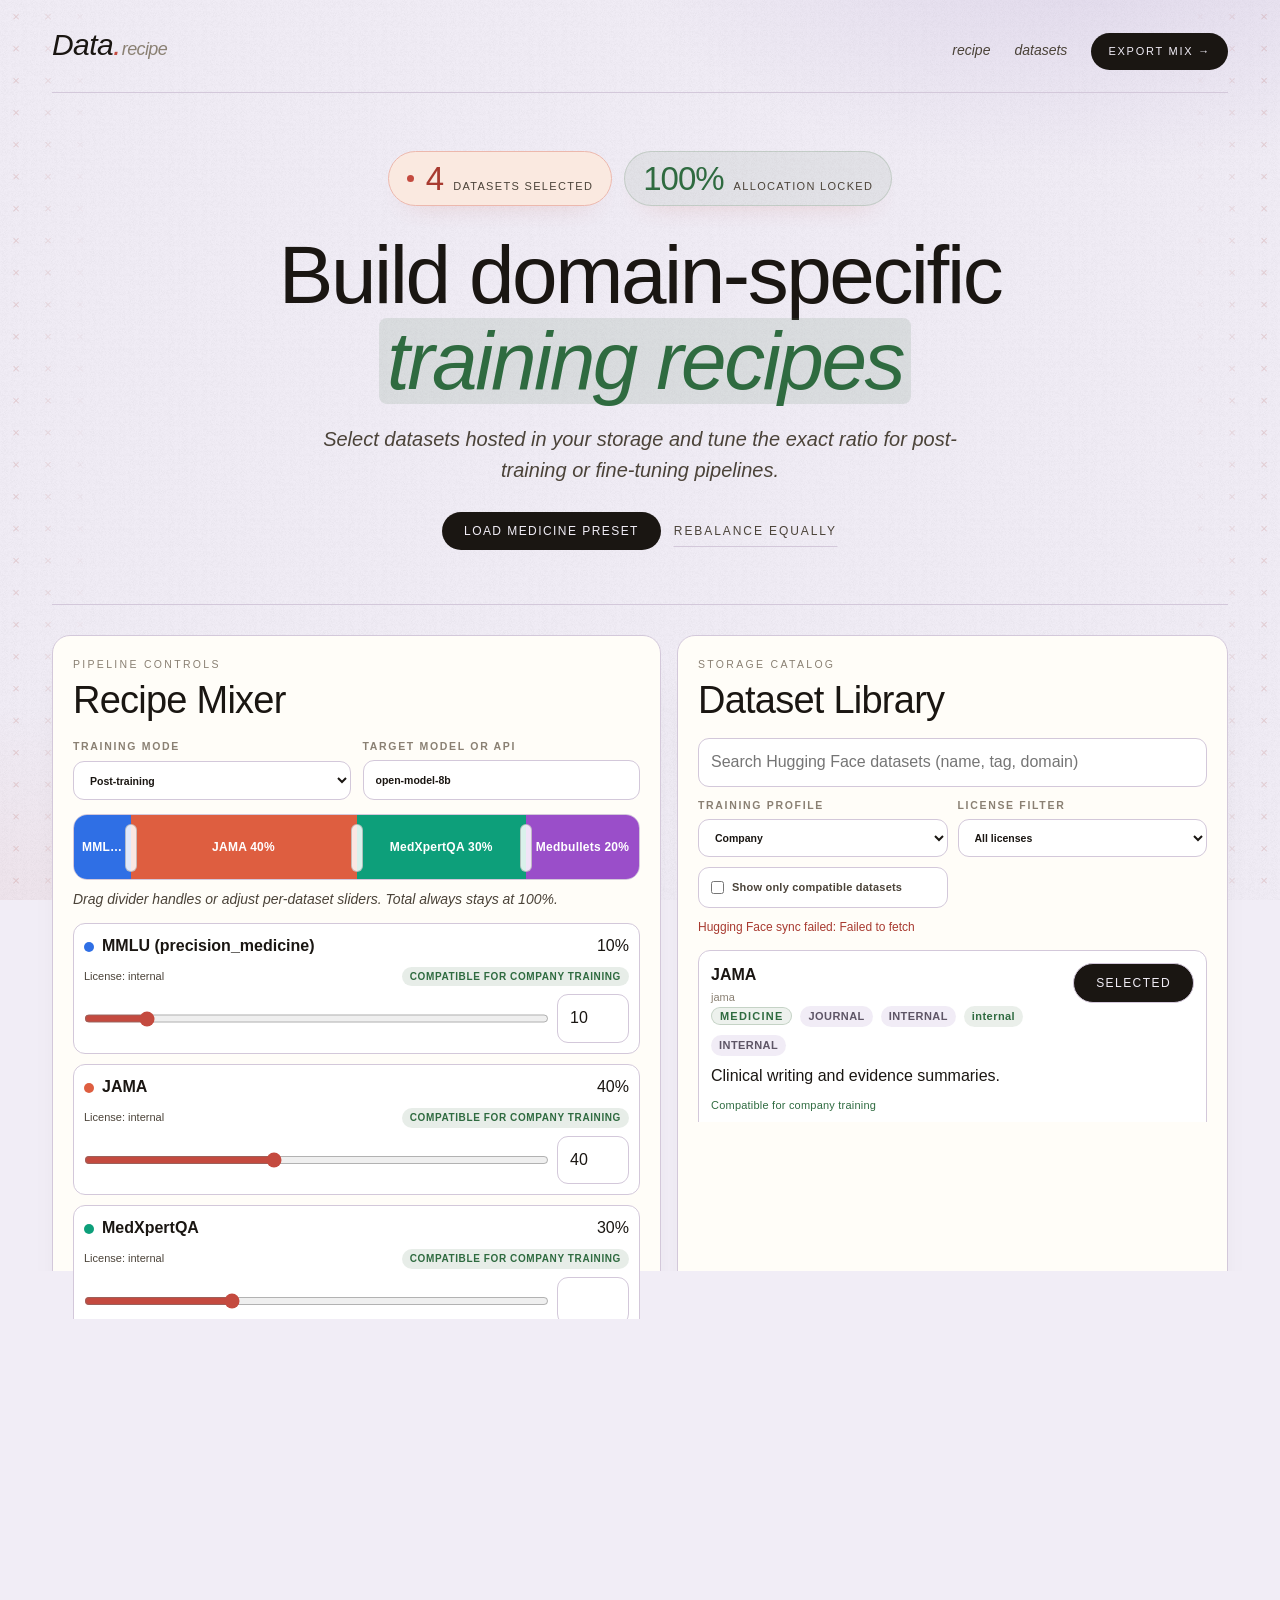
==== index.html @ 6f3a27e0 "Add Hugging Face dataset import and license-aware filters" ====
<!doctype html>
<html lang="en">
  <head>
    <meta charset="UTF-8" />
    <meta name="viewport" content="width=device-width, initial-scale=1.0" />
    <title>DataRecipe | Dataset Mix Builder</title>
    <link rel="stylesheet" href="./style.css" />
  </head>
  <body>
    <div class="bg-grid" id="bgGrid" aria-hidden="true"></div>

    <div class="app">
      <header class="top">
        <a class="brand-link" href="#" aria-label="DataRecipe home">
          <span class="brand-text"
            >Data<span class="em">.</span><span class="small">recipe</span></span
          >
        </a>
        <nav class="nav">
          <a href="#recipeSection">recipe</a>
          <a href="#librarySection">datasets</a>
          <a href="#outputSection" class="cta">export mix &rarr;</a>
        </nav>
      </header>

      <section class="hero">
        <div class="badge-row">
          <div class="badge">
            <span class="pulse"></span>
            <span class="badge-copy">
              <strong id="selectedCount">4</strong>
              <span class="badge-label">datasets selected</span>
            </span>
          </div>
          <div class="badge neutral-badge">
            <span class="badge-copy">
              <strong id="totalPct">100%</strong>
              <span class="badge-label">allocation locked</span>
            </span>
          </div>
        </div>

        <h1>
          Build domain-specific
          <span class="swap-title"><span>training</span> recipes</span>
        </h1>
        <p class="tagline">
          Select datasets hosted in your storage and tune the exact ratio for
          post-training or fine-tuning pipelines.
        </p>
        <div class="actions">
          <button id="medicinePreset" class="btn-primary" type="button">
            load medicine preset
          </button>
          <button id="resetWeights" class="hero-secondary" type="button">
            rebalance equally
          </button>
        </div>
      </section>

      <main class="content-grid">
        <section class="panel" id="recipeSection">
          <div class="section-head">
            <p class="label">Pipeline Controls</p>
            <h2>Recipe Mixer</h2>
          </div>

          <div class="hero-controls">
            <label>
              Training mode
              <select id="modeSelect">
                <option value="post_training">Post-training</option>
                <option value="fine_tuning">Fine-tuning</option>
              </select>
            </label>
            <label>
              Target model or API
              <input id="modelInput" type="text" value="open-model-8b" />
            </label>
          </div>

          <div class="bar-wrap">
            <div
              id="allocationBar"
              class="allocation-bar"
              aria-label="dataset allocation bar"
            ></div>
          </div>
          <p class="hint">
            Drag divider handles or adjust per-dataset sliders. Total always
            stays at 100%.
          </p>

          <div id="activeList" class="active-list"></div>
        </section>

        <section class="panel" id="librarySection">
          <div class="section-head">
            <p class="label">Storage Catalog</p>
            <h2>Dataset Library</h2>
          </div>
          <div class="library-tools">
            <input
              id="searchInput"
              type="search"
              placeholder="Search Hugging Face datasets (name, tag, domain)"
            />
            <div class="filter-grid">
              <label>
                Training profile
                <select id="usageProfileSelect">
                  <option value="company">Company</option>
                  <option value="academia">Academia</option>
                  <option value="personal">Personal</option>
                  <option value="student">Student</option>
                </select>
              </label>
              <label>
                License filter
                <select id="licenseFilterSelect">
                  <option value="all">All licenses</option>
                  <option value="permissive">Permissive / commercial</option>
                  <option value="non_commercial">Non-commercial</option>
                  <option value="research_only">Research/academic only</option>
                  <option value="restricted">Restricted / custom</option>
                  <option value="unknown">Unknown</option>
                  <option value="internal">Internal</option>
                </select>
              </label>
              <label class="checkbox-line">
                <input id="compatibleOnlyToggle" type="checkbox" />
                Show only compatible datasets
              </label>
            </div>
            <div id="libraryStatus" class="library-status"></div>
          </div>
          <div id="datasetGrid" class="dataset-grid"></div>
        </section>

        <section class="panel output" id="outputSection">
          <div class="section-head row">
            <div>
              <p class="label">Deployment Payload</p>
              <h2>Recipe Output</h2>
            </div>
            <button id="copyJson" type="button">Copy JSON</button>
          </div>
          <pre id="recipeOutput"></pre>
        </section>
      </main>
    </div>

    <script src="./app.js"></script>
  </body>
</html>
---- style.css ----
:root {
  --paper: #f1edf6;
  --paper-2: #e5ddee;
  --ink: #1a1612;
  --ink-2: #4b4339;
  --ink-3: #8a8073;
  --hug: #c44a3f;
  --hug-2: #a83a30;
  --hug-soft: #ecb8ad;
  --hug-bg: #fae9e0;
  --green: #6b8e6e;
  --green-2: #2f6b40;
  --green-bg: rgba(107, 142, 110, 0.16);
  --line: #d3c8da;
  --serif:
    -apple-system, BlinkMacSystemFont, "SF Pro Display", "SF Pro Text",
    "Helvetica Neue", Arial, sans-serif;
  --sans:
    -apple-system, BlinkMacSystemFont, "SF Pro Text", "SF Pro Display",
    "Helvetica Neue", Arial, sans-serif;
}

* {
  box-sizing: border-box;
  margin: 0;
  padding: 0;
}

html,
body {
  height: 100%;
}

body {
  position: relative;
  font-family: var(--sans);
  color: var(--ink);
  background: var(--paper);
  background-image:
    radial-gradient(
      ellipse 60% 40% at 85% -5%,
      rgba(132, 102, 178, 0.14) 0%,
      transparent 60%
    ),
    radial-gradient(
      ellipse 70% 50% at -5% 105%,
      rgba(196, 74, 63, 0.07) 0%,
      transparent 55%
    ),
    url("data:image/svg+xml;utf8,<svg xmlns='http://www.w3.org/2000/svg' width='180' height='180'><filter id='n'><feTurbulence baseFrequency='0.9' numOctaves='2' stitchTiles='stitch'/><feColorMatrix values='0 0 0 0 0  0 0 0 0 0  0 0 0 0 0  0 0 0 0.05 0'/></filter><rect width='100%25' height='100%25' filter='url(%23n)'/></svg>");
  background-attachment: fixed;
  -webkit-font-smoothing: antialiased;
  line-height: 1.55;
  font-size: 16px;
}

.bg-grid {
  position: fixed;
  inset: 0;
  z-index: 0;
  pointer-events: none;
  display: grid;
  grid-template-columns: repeat(auto-fill, 32px);
  grid-auto-rows: 32px;
  justify-content: center;
  align-content: start;
  gap: 0;
  overflow: hidden;
  -webkit-mask-image: linear-gradient(
    to right,
    rgba(0, 0, 0, 1) 0,
    rgba(0, 0, 0, 1) calc(50% - 620px),
    rgba(0, 0, 0, 0) calc(50% - 540px),
    rgba(0, 0, 0, 0) calc(50% + 540px),
    rgba(0, 0, 0, 1) calc(50% + 620px),
    rgba(0, 0, 0, 1) 100%
  );
  mask-image: linear-gradient(
    to right,
    rgba(0, 0, 0, 1) 0,
    rgba(0, 0, 0, 1) calc(50% - 620px),
    rgba(0, 0, 0, 0) calc(50% - 540px),
    rgba(0, 0, 0, 0) calc(50% + 540px),
    rgba(0, 0, 0, 1) calc(50% + 620px),
    rgba(0, 0, 0, 1) 100%
  );
}

.bg-cell {
  position: relative;
  display: flex;
  align-items: center;
  justify-content: center;
}

.bg-cell .x,
.bg-cell .recipe {
  position: absolute;
  line-height: 1;
}

.bg-cell .x {
  font-family: var(--serif);
  font-weight: 300;
  font-size: 13px;
  color: var(--hug-2);
  opacity: 0.17;
  transform: scale(1);
  transition:
    opacity 0.58s cubic-bezier(0.25, 0.8, 0.25, 1),
    transform 0.58s cubic-bezier(0.25, 0.8, 0.25, 1);
}

.bg-cell .recipe {
  font-family: var(--serif);
  font-style: italic;
  font-weight: 600;
  font-size: 11px;
  color: var(--green-2);
  opacity: 0;
  transform: scale(0.55);
  transition:
    opacity 0.48s cubic-bezier(0.25, 0.8, 0.25, 1),
    transform 0.48s cubic-bezier(0.25, 0.8, 0.25, 1);
}

.bg-cell.flipped .x {
  opacity: 0;
  transform: scale(0.72);
}

.bg-cell.flipped .recipe {
  opacity: 0.93;
  transform: scale(1);
}

.app {
  position: relative;
  z-index: 2;
  max-width: 1240px;
  margin: 0 auto;
  padding: 0 32px 70px;
}

header.top {
  display: flex;
  justify-content: space-between;
  align-items: baseline;
  padding: 30px 0 22px;
  border-bottom: 1px solid var(--line);
}

.brand-link {
  display: inline-flex;
  align-items: baseline;
  text-decoration: none;
  color: inherit;
  cursor: pointer;
  transition:
    opacity 0.15s,
    transform 0.15s;
}

.brand-link:hover {
  opacity: 0.84;
  transform: translateY(-1px);
}

.brand-text {
  font-family: var(--serif);
  font-style: italic;
  letter-spacing: -0.02em;
  color: var(--ink);
  line-height: 1;
  font-size: 30px;
}

.brand-text .em {
  color: var(--hug);
  font-style: italic;
  font-weight: 500;
}

.brand-text .small {
  font-size: 18px;
  color: var(--ink-3);
  margin-left: 1px;
  font-weight: 400;
}

header .nav {
  display: flex;
  gap: 24px;
  align-items: baseline;
}

header .nav a {
  font-family: var(--serif);
  font-style: italic;
  font-size: 14px;
  color: var(--ink-2);
  text-decoration: none;
  border-bottom: 1px solid transparent;
  transition:
    border-color 0.15s,
    color 0.15s;
  padding-bottom: 1px;
}

header .nav a:hover {
  border-bottom-color: var(--hug);
  color: var(--hug);
}

header .nav a.cta {
  font-family: var(--sans);
  font-style: normal;
  font-weight: 500;
  text-transform: uppercase;
  letter-spacing: 0.16em;
  font-size: 11px;
  background: var(--ink);
  color: var(--paper);
  padding: 10px 17px;
  border-radius: 999px;
  border-bottom: 0;
  white-space: nowrap;
}

header .nav a.cta:hover {
  background: var(--hug);
  color: var(--paper);
  transform: translateY(-1px);
  border-bottom: 0;
}

.hero {
  padding: 58px 0 54px;
  border-bottom: 1px solid var(--line);
  text-align: center;
}

.badge-row {
  display: flex;
  justify-content: center;
  gap: 12px;
  flex-wrap: wrap;
  margin-bottom: 26px;
}

.badge {
  display: inline-flex;
  align-items: center;
  gap: 12px;
  padding: 10px 18px;
  border: 1px solid var(--hug-soft);
  background: var(--hug-bg);
  border-radius: 999px;
  color: var(--ink-2);
  box-shadow: 0 14px 28px -22px rgba(196, 74, 63, 0.42);
}

.neutral-badge {
  border-color: rgba(107, 142, 110, 0.25);
  background: rgba(107, 142, 110, 0.1);
}

.badge-copy {
  display: inline-flex;
  align-items: baseline;
  gap: 10px;
}

.badge strong {
  color: var(--hug-2);
  font: 500 33px var(--sans);
  letter-spacing: -0.03em;
  line-height: 1;
}

.neutral-badge strong {
  color: var(--green-2);
}

.badge-label {
  font: 500 11px var(--sans);
  text-transform: uppercase;
  letter-spacing: 0.12em;
  color: var(--ink-2);
  line-height: 1.2;
}

.pulse {
  width: 7px;
  height: 7px;
  border-radius: 50%;
  background: var(--hug);
  animation: pulse 2.2s infinite;
}

@keyframes pulse {
  0% {
    box-shadow: 0 0 0 0 rgba(196, 74, 63, 0.6);
  }
  70% {
    box-shadow: 0 0 0 8px rgba(196, 74, 63, 0);
  }
  100% {
    box-shadow: 0 0 0 0 rgba(196, 74, 63, 0);
  }
}

.hero h1 {
  font-family: var(--serif);
  font-weight: 300;
  font-size: clamp(45px, 6.4vw, 84px);
  line-height: 1.05;
  letter-spacing: -0.03em;
  color: var(--ink);
}

.hero .swap-title {
  display: inline-block;
  margin-left: 10px;
  color: var(--green-2);
  font-style: italic;
  background: var(--green-bg);
  border-radius: 8px;
  padding: 0 8px;
}

.hero .tagline {
  margin-top: 20px;
  font-family: var(--serif);
  font-style: italic;
  font-size: 20px;
  color: var(--ink-2);
  max-width: 62ch;
  margin-left: auto;
  margin-right: auto;
}

.actions {
  margin-top: 26px;
  display: flex;
  justify-content: center;
  align-items: center;
  flex-wrap: wrap;
  gap: 12px;
}

button {
  border: 0;
  background: transparent;
  color: inherit;
  font: inherit;
  cursor: pointer;
}

.btn-primary,
button.accent {
  background: var(--ink);
  color: var(--paper);
  padding: 12px 22px;
  border-radius: 999px;
  font: 500 12px var(--sans);
  letter-spacing: 0.12em;
  text-transform: uppercase;
  transition:
    background 0.18s,
    transform 0.15s;
}

.btn-primary:hover,
button.accent:hover {
  background: var(--hug);
  transform: translateY(-1px);
}

.hero-secondary {
  color: var(--ink-2);
  font: 500 12px var(--sans);
  text-transform: uppercase;
  letter-spacing: 0.16em;
  border: 1px solid transparent;
  border-bottom-color: var(--line);
  padding: 8px 0;
  transition:
    color 0.15s,
    border-color 0.15s;
}

.hero-secondary:hover {
  color: var(--hug);
  border-bottom-color: var(--hug-soft);
}

.content-grid {
  display: grid;
  grid-template-columns: minmax(0, 1.05fr) minmax(0, 0.95fr);
  gap: 16px;
  margin-top: 30px;
}

.panel {
  background: #fffdf8;
  border: 1px solid var(--line);
  border-radius: 18px;
  padding: 20px;
  box-shadow: 0 18px 40px -28px rgba(40, 25, 10, 0.18);
}

.output {
  grid-column: 1 / -1;
}

.section-head {
  margin-bottom: 14px;
}

.section-head.row {
  display: flex;
  align-items: start;
  justify-content: space-between;
  gap: 12px;
}

.label {
  font-size: 10.5px;
  text-transform: uppercase;
  letter-spacing: 0.22em;
  color: var(--ink-3);
  margin-bottom: 6px;
  font-weight: 500;
}

h2 {
  font-family: var(--serif);
  font-weight: 300;
  font-size: clamp(28px, 3.5vw, 38px);
  line-height: 1.2;
  letter-spacing: -0.02em;
}

.hero-controls {
  display: grid;
  gap: 12px;
  grid-template-columns: repeat(auto-fit, minmax(220px, 1fr));
  margin-bottom: 14px;
}

.library-tools {
  display: grid;
  gap: 10px;
}

.filter-grid {
  display: grid;
  gap: 10px;
  grid-template-columns: repeat(auto-fit, minmax(170px, 1fr));
}

.checkbox-line {
  display: flex;
  align-items: center;
  gap: 8px;
  font-size: 11px;
  text-transform: none;
  letter-spacing: 0.02em;
  color: var(--ink-2);
  border: 1px solid var(--line);
  border-radius: 11px;
  background: #fff;
  padding: 11px 12px;
  font-weight: 600;
}

.checkbox-line input {
  width: auto;
  margin: 0;
}

.library-status {
  min-height: 20px;
  font-size: 12px;
  color: var(--ink-2);
}

.library-status.loading {
  color: var(--green-2);
}

.library-status.error {
  color: var(--hug-2);
}

label {
  display: grid;
  gap: 6px;
  font-size: 10.5px;
  text-transform: uppercase;
  letter-spacing: 0.16em;
  color: var(--ink-3);
  font-weight: 600;
}

input,
select,
button {
  font: inherit;
}

input,
select {
  width: 100%;
  border: 1px solid var(--line);
  border-radius: 11px;
  padding: 11px 12px;
  background: #fff;
  color: var(--ink);
}

input:focus,
select:focus,
button:focus-visible {
  outline: 2px solid rgba(196, 74, 63, 0.3);
  outline-offset: 1px;
}

.bar-wrap {
  margin-top: 8px;
}

.allocation-bar {
  position: relative;
  display: flex;
  width: 100%;
  min-height: 66px;
  border-radius: 14px;
  overflow: hidden;
  border: 1px solid var(--line);
  background: #f3eef7;
}

.segment {
  display: flex;
  align-items: center;
  justify-content: center;
  min-width: 0;
  padding: 0 8px;
  color: #fff;
  font-weight: 700;
  font-size: 12px;
  letter-spacing: 0.02em;
  transition: width 140ms ease;
}

.segment span {
  white-space: nowrap;
  overflow: hidden;
  text-overflow: ellipsis;
}

.handle {
  position: absolute;
  top: 9px;
  width: 12px;
  height: 48px;
  border-radius: 8px;
  transform: translateX(-6px);
  border: 1px solid rgba(0, 0, 0, 0.2);
  background: rgba(255, 255, 255, 0.85);
  cursor: ew-resize;
  z-index: 3;
}

.hint {
  margin-top: 9px;
  font-family: var(--serif);
  font-style: italic;
  font-size: 14px;
  color: var(--ink-2);
}

.active-list {
  margin-top: 12px;
  display: grid;
  gap: 10px;
}

.active-item {
  border: 1px solid var(--line);
  border-radius: 12px;
  padding: 10px;
  background: #fff;
  display: grid;
  gap: 8px;
}

.active-item-warning {
  border-color: rgba(196, 74, 63, 0.48);
  background: #fff9f7;
}

.active-top {
  display: flex;
  justify-content: space-between;
  align-items: center;
  gap: 8px;
}

.active-name {
  display: flex;
  align-items: center;
  gap: 8px;
  font-weight: 700;
  color: var(--ink);
}

.active-meta {
  display: flex;
  align-items: center;
  justify-content: space-between;
  gap: 8px;
  flex-wrap: wrap;
  font-size: 11px;
  color: var(--ink-2);
}

.compat-tag {
  display: inline-flex;
  align-items: center;
  border-radius: 999px;
  padding: 2px 8px;
  font-size: 10px;
  letter-spacing: 0.06em;
  text-transform: uppercase;
  font-weight: 700;
}

.compat-tag.ok {
  color: var(--green-2);
  background: rgba(107, 142, 110, 0.16);
}

.compat-tag.blocked {
  color: var(--hug-2);
  background: rgba(196, 74, 63, 0.13);
}

.dot {
  width: 10px;
  height: 10px;
  border-radius: 999px;
}

.weight-row {
  display: grid;
  grid-template-columns: 1fr 72px;
  gap: 8px;
}

.weight-row input[type="range"] {
  accent-color: var(--hug);
}

.dataset-grid {
  display: grid;
  gap: 10px;
  margin-top: 12px;
}

.dataset-card {
  border: 1px solid var(--line);
  border-radius: 12px;
  padding: 12px;
  background: #fff;
  display: grid;
  gap: 8px;
}

.dataset-card.disabled {
  background: #f8f7f5;
  border-color: #d9d5cf;
}

.dataset-head {
  display: flex;
  justify-content: space-between;
  gap: 10px;
  align-items: start;
}

.toggle-btn {
  border: 1px solid var(--line);
  border-radius: 999px;
  padding: 8px 14px;
  background: #fff;
  color: var(--ink-2);
  font-size: 11px;
  font-weight: 600;
  letter-spacing: 0.12em;
  text-transform: uppercase;
  transition:
    border-color 0.15s,
    color 0.15s,
    transform 0.15s;
}

.toggle-btn:hover {
  color: var(--hug);
  border-color: var(--hug);
  transform: translateY(-1px);
}

.toggle-btn.blocked,
.toggle-btn:disabled {
  color: #9a958b;
  border-color: #cbc7c0;
  background: #f2f0ec;
  transform: none;
  cursor: not-allowed;
}

.dataset-name {
  font-weight: 700;
}

.repo-id {
  font-size: 11px;
  color: var(--ink-3);
  margin-top: 1px;
}

.dataset-meta {
  display: flex;
  align-items: center;
  gap: 8px;
  flex-wrap: wrap;
  color: var(--ink-3);
  font-size: 12px;
}

.meta-pill {
  display: inline-flex;
  align-items: center;
  border-radius: 999px;
  padding: 2px 8px;
  background: rgba(229, 221, 238, 0.55);
  color: #5e5566;
  font-size: 11px;
  letter-spacing: 0.04em;
  text-transform: uppercase;
  font-weight: 600;
}

.license-chip {
  display: inline-flex;
  align-items: center;
  border-radius: 999px;
  padding: 2px 8px;
  font-size: 11px;
  letter-spacing: 0.04em;
  font-weight: 700;
}

.license-chip.ok {
  background: rgba(107, 142, 110, 0.14);
  color: var(--green-2);
}

.license-chip.restricted {
  background: rgba(196, 74, 63, 0.13);
  color: var(--hug-2);
}

.badge.tag {
  padding: 2px 8px;
  border: 1px solid rgba(107, 142, 110, 0.3);
  border-radius: 999px;
  background: rgba(107, 142, 110, 0.12);
  color: var(--green-2);
  font: 600 11px var(--sans);
  letter-spacing: 0.11em;
  text-transform: uppercase;
  box-shadow: none;
}

.storage {
  font-size: 12.5px;
  color: var(--ink-2);
  padding: 7px 8px;
  border-radius: 8px;
  background: rgba(229, 221, 238, 0.4);
  border: 1px dashed var(--line);
  font-family: ui-monospace, SFMono-Regular, Menlo, Monaco, Consolas, "Liberation Mono", "Courier New", monospace;
}

.compat-note {
  font-size: 11px;
  letter-spacing: 0.02em;
}

.compat-note.ok {
  color: var(--green-2);
}

.compat-note.blocked {
  color: var(--hug-2);
}

.dataset-stats {
  color: var(--ink-3);
  font-size: 11px;
}

#copyJson {
  border: 1px solid var(--line);
  border-radius: 999px;
  padding: 10px 14px;
  background: #fff;
  color: var(--ink-2);
  text-transform: uppercase;
  letter-spacing: 0.12em;
  font-size: 11px;
  font-weight: 600;
  transition:
    color 0.15s,
    border-color 0.15s,
    background 0.15s;
}

#copyJson:hover {
  color: var(--hug);
  border-color: var(--hug);
  background: #fff8f5;
}

pre {
  margin-top: 12px;
  border: 1px solid var(--line);
  border-radius: 12px;
  background: #19131f;
  color: #e8def3;
  padding: 13px;
  overflow-x: auto;
  font-size: 12.5px;
  line-height: 1.45;
}

.empty {
  color: var(--ink-2);
  border: 1px dashed var(--line);
  border-radius: 10px;
  padding: 11px;
  background: rgba(255, 253, 248, 0.8);
  font-family: var(--serif);
  font-style: italic;
}

@media (max-width: 980px) {
  .content-grid {
    grid-template-columns: 1fr;
  }

  .output {
    grid-column: 1;
  }
}

@media (max-width: 820px) {
  .app {
    padding: 0 24px 48px;
  }

  header.top {
    flex-direction: column;
    align-items: flex-start;
    gap: 16px;
    padding: 26px 0 20px;
  }

  header .nav {
    flex-wrap: wrap;
    gap: 14px;
  }

  header .nav a.cta {
    padding: 9px 14px;
    font-size: 10px;
  }

  .hero {
    padding: 46px 0 46px;
  }

  .hero h1 {
    font-size: 40px;
  }

  .badge strong {
    font-size: 26px;
  }

  .badge-label {
    font-size: 10px;
    letter-spacing: 0.1em;
  }

  .section-head.row {
    flex-direction: column;
    align-items: flex-start;
  }

  .bg-grid {
    display: none;
  }
}
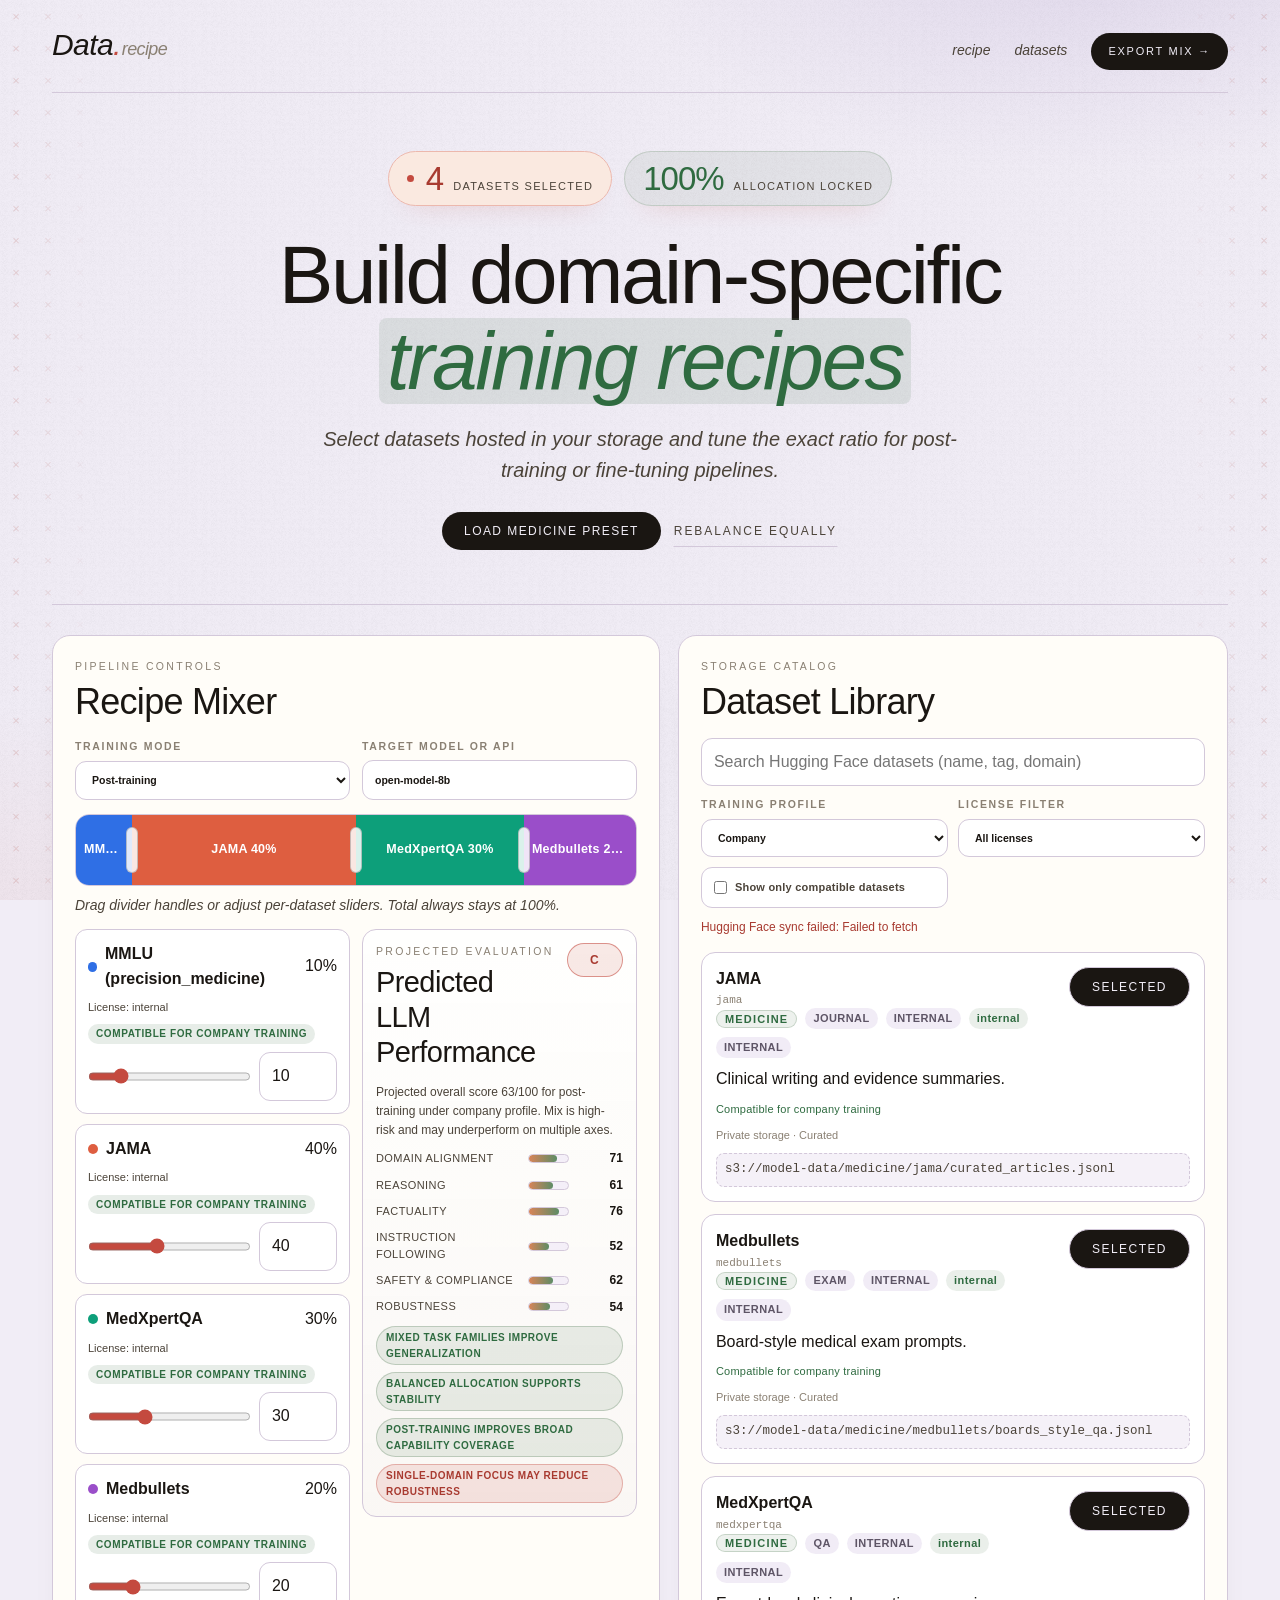
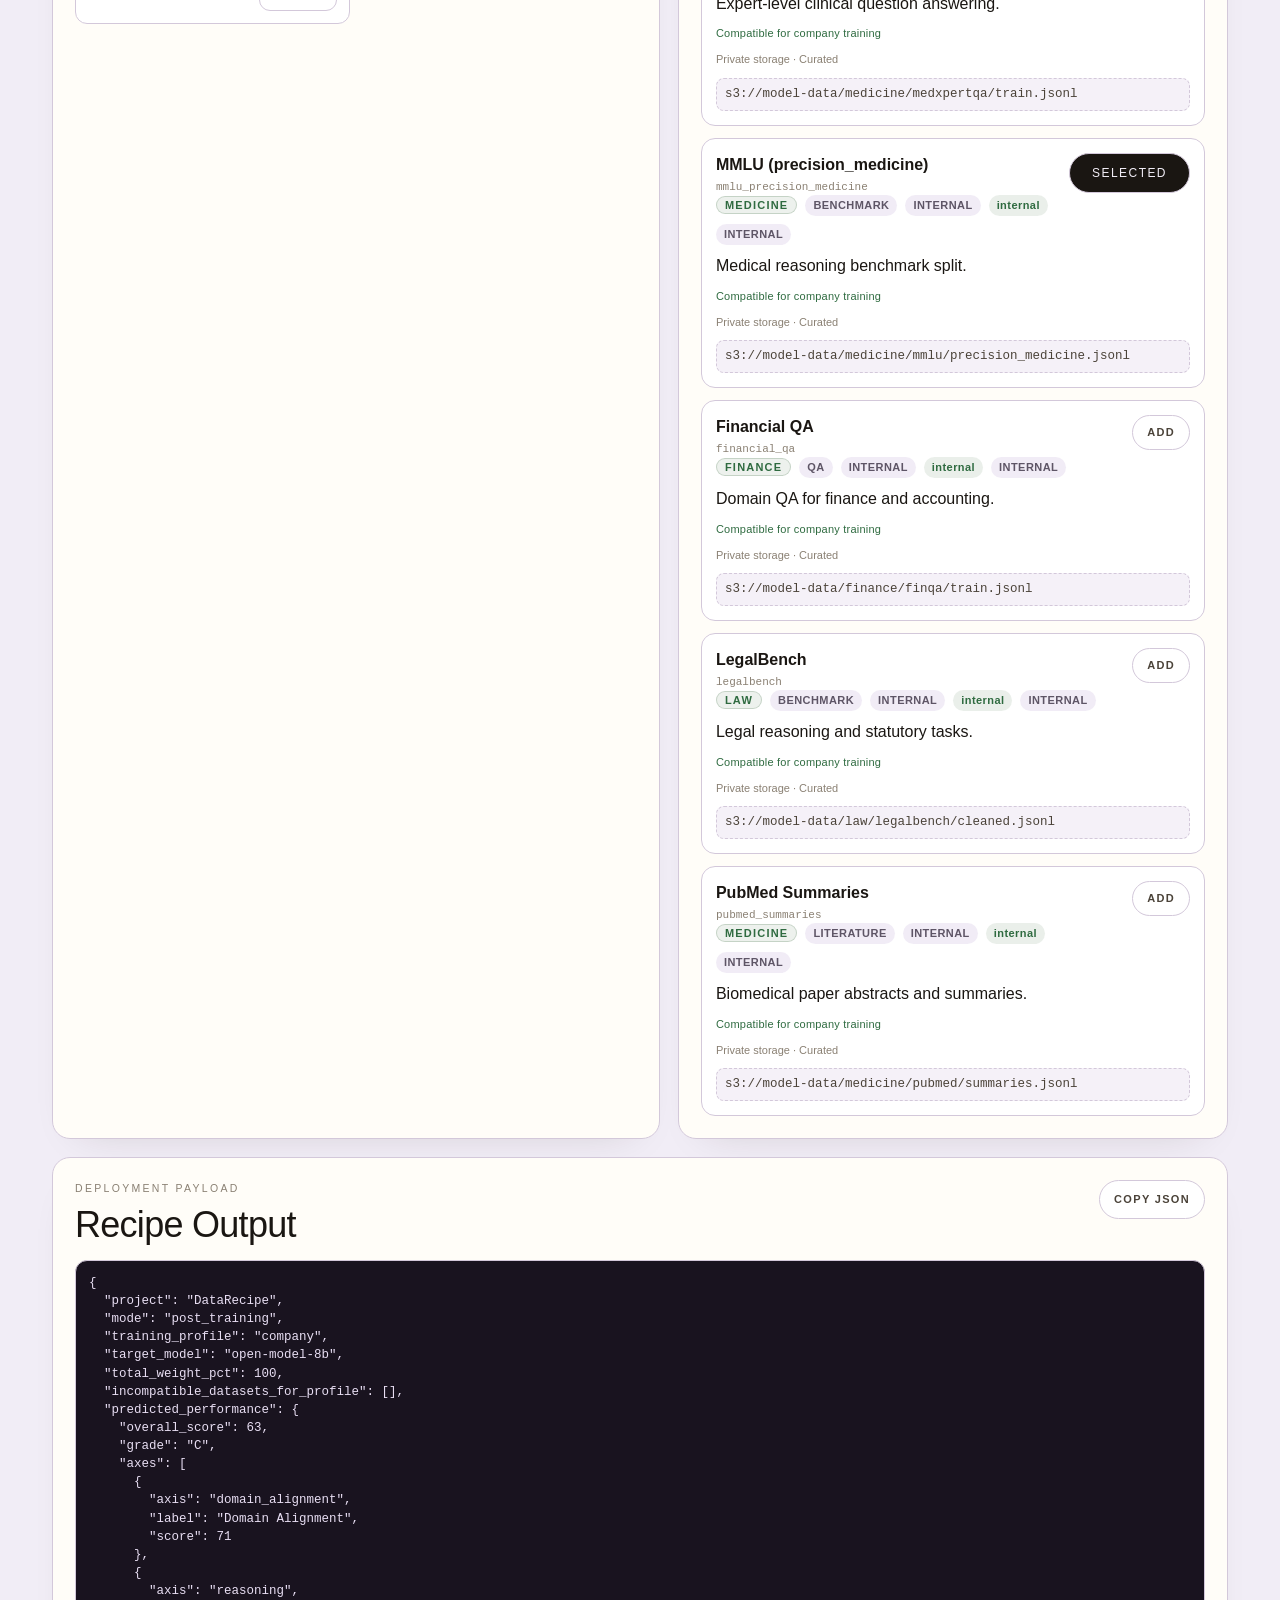
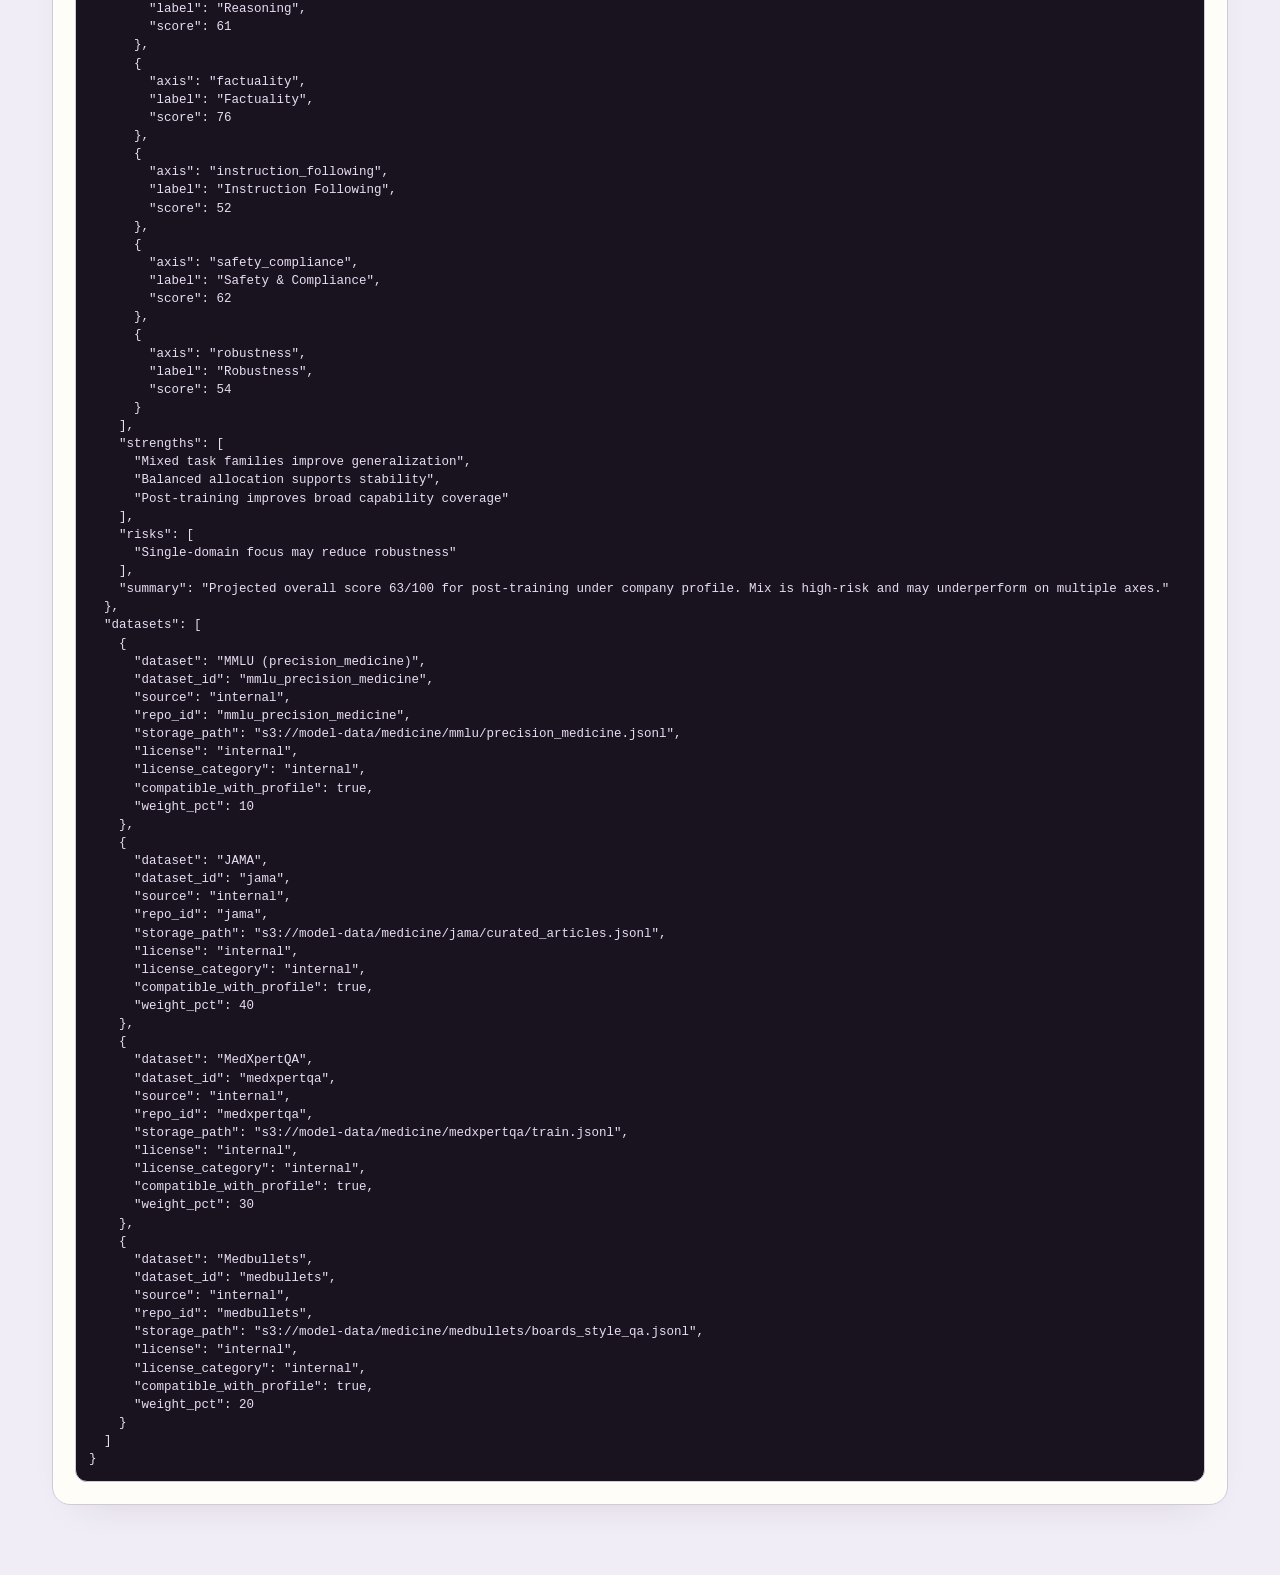
==== commit b4cae677: "Polish DataRecipe UI and add multi-axis performance panel" ====
--- a/index.html
+++ b/index.html
@@ -91,7 +91,24 @@
             stays at 100%.
           </p>
 
-          <div id="activeList" class="active-list"></div>
+          <div class="mixer-details">
+            <div id="activeList" class="active-list"></div>
+
+            <section class="performance-panel" id="performancePanel">
+              <div class="section-head row">
+                <div>
+                  <p class="label">Projected Evaluation</p>
+                  <h3>Predicted LLM Performance</h3>
+                </div>
+                <div id="performanceGrade" class="performance-grade">--</div>
+              </div>
+              <p id="performanceSummary" class="performance-summary">
+                Select datasets to estimate expected performance.
+              </p>
+              <div id="performanceAxes" class="performance-axes"></div>
+              <div id="performanceNotes" class="performance-notes"></div>
+            </section>
+          </div>
         </section>
 
         <section class="panel" id="librarySection">
--- a/style.css
+++ b/style.css
@@ -398,7 +398,7 @@
 .content-grid {
   display: grid;
   grid-template-columns: minmax(0, 1.05fr) minmax(0, 0.95fr);
-  gap: 16px;
+  gap: 18px;
   margin-top: 30px;
 }
 
@@ -406,7 +406,7 @@
   background: #fffdf8;
   border: 1px solid var(--line);
   border-radius: 18px;
-  padding: 20px;
+  padding: 22px;
   box-shadow: 0 18px 40px -28px rgba(40, 25, 10, 0.18);
 }
 
@@ -437,7 +437,7 @@
 h2 {
   font-family: var(--serif);
   font-weight: 300;
-  font-size: clamp(28px, 3.5vw, 38px);
+  font-size: clamp(26px, 3.2vw, 36px);
   line-height: 1.2;
   letter-spacing: -0.02em;
 }
@@ -452,6 +452,7 @@
 .library-tools {
   display: grid;
   gap: 10px;
+  margin-bottom: 4px;
 }
 
 .filter-grid {
@@ -528,14 +529,14 @@
 }
 
 .bar-wrap {
-  margin-top: 8px;
+  margin-top: 10px;
 }
 
 .allocation-bar {
   position: relative;
   display: flex;
   width: 100%;
-  min-height: 66px;
+  min-height: 72px;
   border-radius: 14px;
   overflow: hidden;
   border: 1px solid var(--line);
@@ -550,7 +551,7 @@
   padding: 0 8px;
   color: #fff;
   font-weight: 700;
-  font-size: 12px;
+  font-size: 12.5px;
   letter-spacing: 0.02em;
   transition: width 140ms ease;
 }
@@ -563,9 +564,9 @@
 
 .handle {
   position: absolute;
-  top: 9px;
+  top: 12px;
   width: 12px;
-  height: 48px;
+  height: 46px;
   border-radius: 8px;
   transform: translateX(-6px);
   border: 1px solid rgba(0, 0, 0, 0.2);
@@ -582,16 +583,154 @@
   color: var(--ink-2);
 }
 
+.mixer-details {
+  margin-top: 12px;
+  display: grid;
+  gap: 12px;
+  grid-template-columns: minmax(0, 1fr) minmax(0, 1fr);
+  align-items: start;
+}
+
 .active-list {
-  margin-top: 12px;
+  margin-top: 0;
   display: grid;
   gap: 10px;
 }
 
+.performance-panel {
+  margin-top: 0;
+  border: 1px solid var(--line);
+  border-radius: 14px;
+  padding: 13px;
+  background: linear-gradient(180deg, rgba(255, 255, 255, 0.9), rgba(250, 247, 244, 0.95));
+}
+
+.performance-panel h3 {
+  font-family: var(--serif);
+  font-weight: 300;
+  font-size: clamp(22px, 2.7vw, 29px);
+  line-height: 1.2;
+  letter-spacing: -0.02em;
+}
+
+.performance-grade {
+  min-width: 56px;
+  text-align: center;
+  border-radius: 999px;
+  border: 1px solid var(--line);
+  background: #fff;
+  color: var(--ink-2);
+  padding: 7px 11px;
+  font-size: 12px;
+  font-weight: 700;
+  letter-spacing: 0.1em;
+}
+
+.performance-grade.strong {
+  color: var(--green-2);
+  border-color: rgba(107, 142, 110, 0.55);
+  background: rgba(107, 142, 110, 0.12);
+}
+
+.performance-grade.moderate {
+  color: #915d19;
+  border-color: rgba(225, 154, 46, 0.55);
+  background: rgba(225, 154, 46, 0.14);
+}
+
+.performance-grade.risk {
+  color: var(--hug-2);
+  border-color: rgba(196, 74, 63, 0.55);
+  background: rgba(196, 74, 63, 0.12);
+}
+
+.performance-summary {
+  margin-top: 6px;
+  font-size: 12px;
+  color: var(--ink-2);
+}
+
+.performance-axes {
+  margin-top: 10px;
+  display: grid;
+  gap: 8px;
+}
+
+.axis-row {
+  display: grid;
+  grid-template-columns: 144px 1fr 46px;
+  align-items: center;
+  gap: 8px;
+}
+
+.axis-label {
+  font-size: 11px;
+  color: var(--ink-2);
+  letter-spacing: 0.04em;
+  text-transform: uppercase;
+}
+
+.axis-track {
+  position: relative;
+  height: 9px;
+  border-radius: 999px;
+  border: 1px solid var(--line);
+  background: #f4eff8;
+  overflow: hidden;
+}
+
+.axis-fill {
+  position: absolute;
+  left: 0;
+  top: 0;
+  bottom: 0;
+  width: 0;
+  border-radius: 999px;
+  background: linear-gradient(90deg, #d88458, #5d8c66);
+}
+
+.axis-value {
+  text-align: right;
+  font-size: 12px;
+  font-weight: 700;
+  color: var(--ink);
+}
+
+.performance-notes {
+  margin-top: 10px;
+  display: flex;
+  flex-wrap: wrap;
+  gap: 7px;
+}
+
+.performance-note-chip {
+  display: inline-flex;
+  align-items: center;
+  border-radius: 999px;
+  padding: 3px 9px;
+  font-size: 10px;
+  letter-spacing: 0.05em;
+  text-transform: uppercase;
+  font-weight: 700;
+  border: 1px solid transparent;
+}
+
+.performance-note-chip.pos {
+  color: var(--green-2);
+  background: rgba(107, 142, 110, 0.14);
+  border-color: rgba(107, 142, 110, 0.35);
+}
+
+.performance-note-chip.neg {
+  color: var(--hug-2);
+  background: rgba(196, 74, 63, 0.13);
+  border-color: rgba(196, 74, 63, 0.35);
+}
+
 .active-item {
   border: 1px solid var(--line);
   border-radius: 12px;
-  padding: 10px;
+  padding: 12px;
   background: #fff;
   display: grid;
   gap: 8px;
@@ -656,7 +795,7 @@
 
 .weight-row {
   display: grid;
-  grid-template-columns: 1fr 72px;
+  grid-template-columns: 1fr 78px;
   gap: 8px;
 }
 
@@ -666,22 +805,34 @@
 
 .dataset-grid {
   display: grid;
-  gap: 10px;
-  margin-top: 12px;
+  gap: 12px;
+  margin-top: 14px;
 }
 
 .dataset-card {
   border: 1px solid var(--line);
-  border-radius: 12px;
-  padding: 12px;
+  border-radius: 14px;
+  padding: 14px;
   background: #fff;
   display: grid;
-  gap: 8px;
+  gap: 9px;
+  transition:
+    transform 0.18s ease,
+    box-shadow 0.2s ease,
+    border-color 0.2s ease;
+}
+
+.dataset-card:hover {
+  transform: translateY(-1px);
+  border-color: #cebfd8;
+  box-shadow: 0 14px 28px -24px rgba(40, 25, 10, 0.25);
 }
 
 .dataset-card.disabled {
   background: #f8f7f5;
   border-color: #d9d5cf;
+  box-shadow: none;
+  transform: none;
 }
 
 .dataset-head {
@@ -729,7 +880,10 @@
 .repo-id {
   font-size: 11px;
   color: var(--ink-3);
-  margin-top: 1px;
+  margin-top: 2px;
+  font-family: ui-monospace, SFMono-Regular, Menlo, Monaco, Consolas, "Liberation Mono", "Courier New", monospace;
+  overflow-wrap: anywhere;
+  line-height: 1.35;
 }
 
 .dataset-meta {
@@ -794,6 +948,8 @@
   background: rgba(229, 221, 238, 0.4);
   border: 1px dashed var(--line);
   font-family: ui-monospace, SFMono-Regular, Menlo, Monaco, Consolas, "Liberation Mono", "Courier New", monospace;
+  overflow-wrap: anywhere;
+  line-height: 1.4;
 }
 
 .compat-note {
@@ -866,6 +1022,10 @@
   .output {
     grid-column: 1;
   }
+
+  .mixer-details {
+    grid-template-columns: 1fr;
+  }
 }
 
 @media (max-width: 820px) {
@@ -912,6 +1072,15 @@
     align-items: flex-start;
   }
 
+  .axis-row {
+    grid-template-columns: 1fr;
+    gap: 6px;
+  }
+
+  .axis-value {
+    text-align: left;
+  }
+
   .bg-grid {
     display: none;
   }
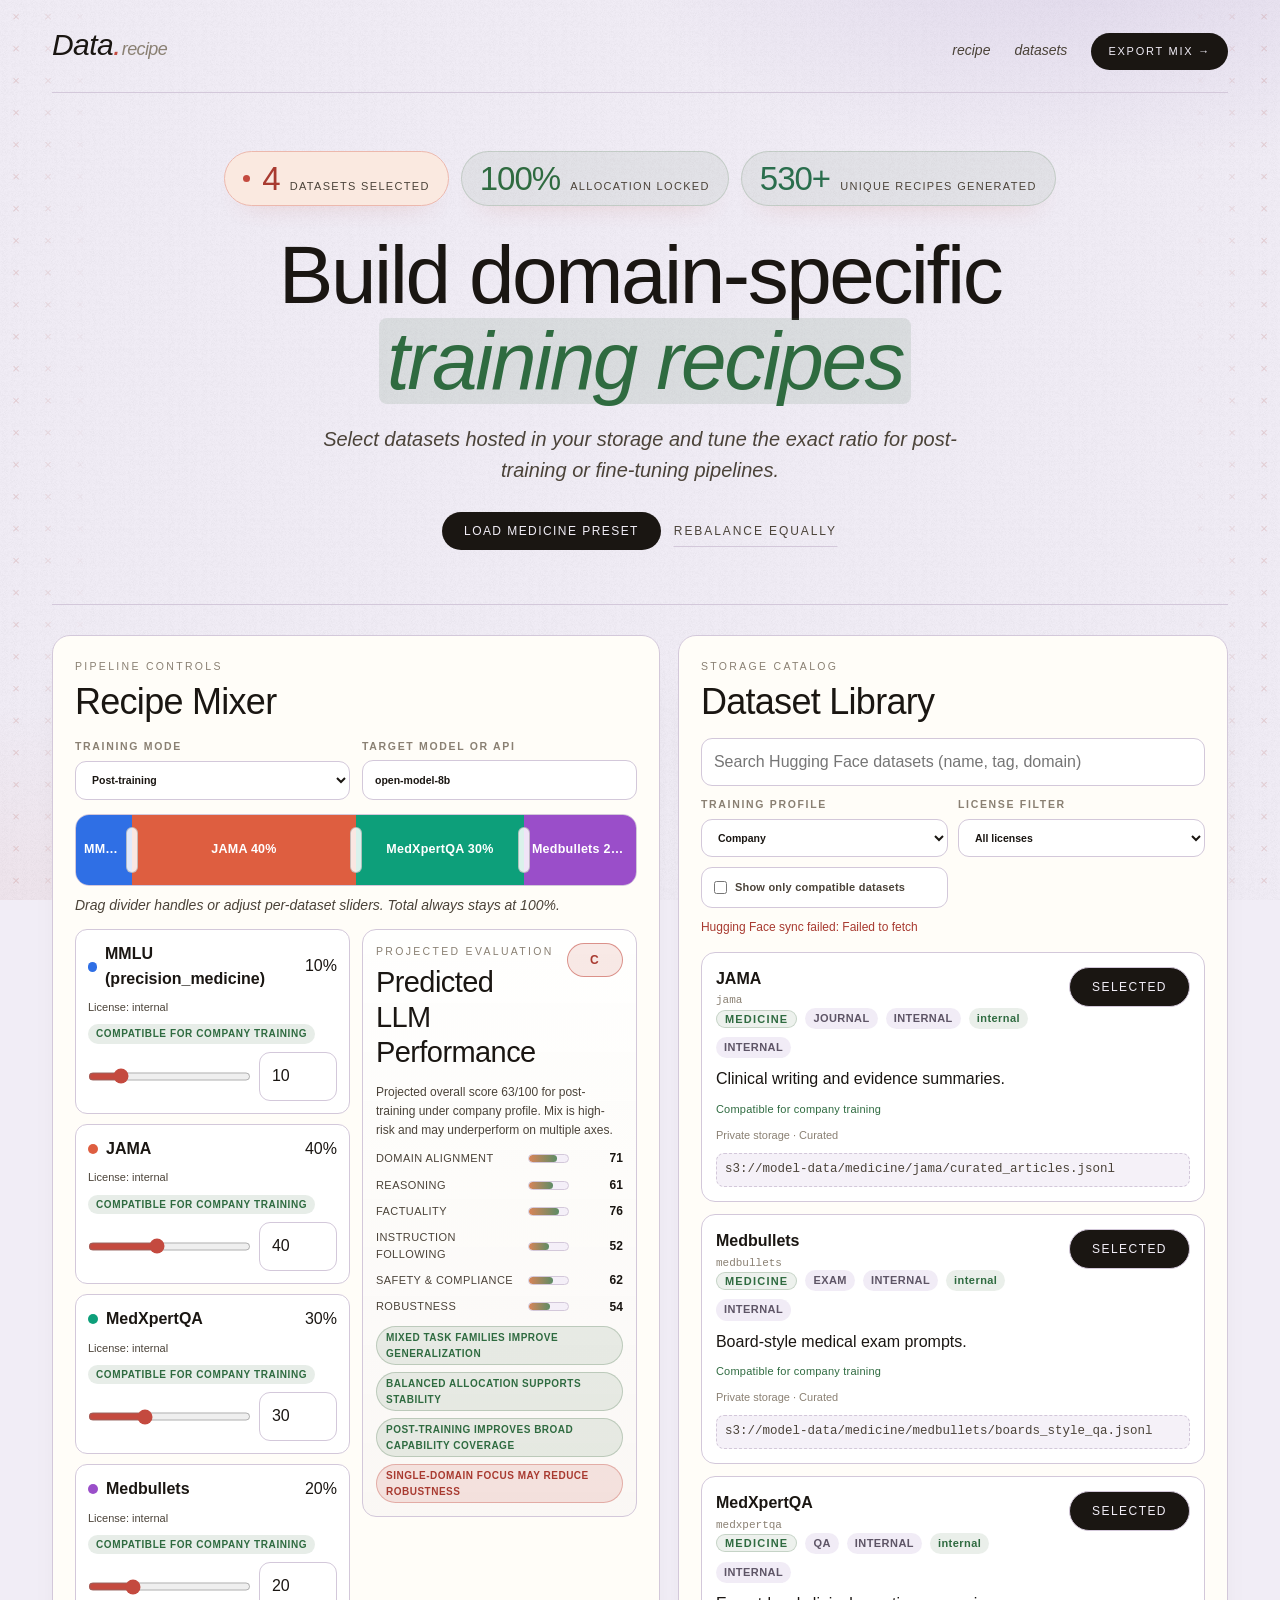
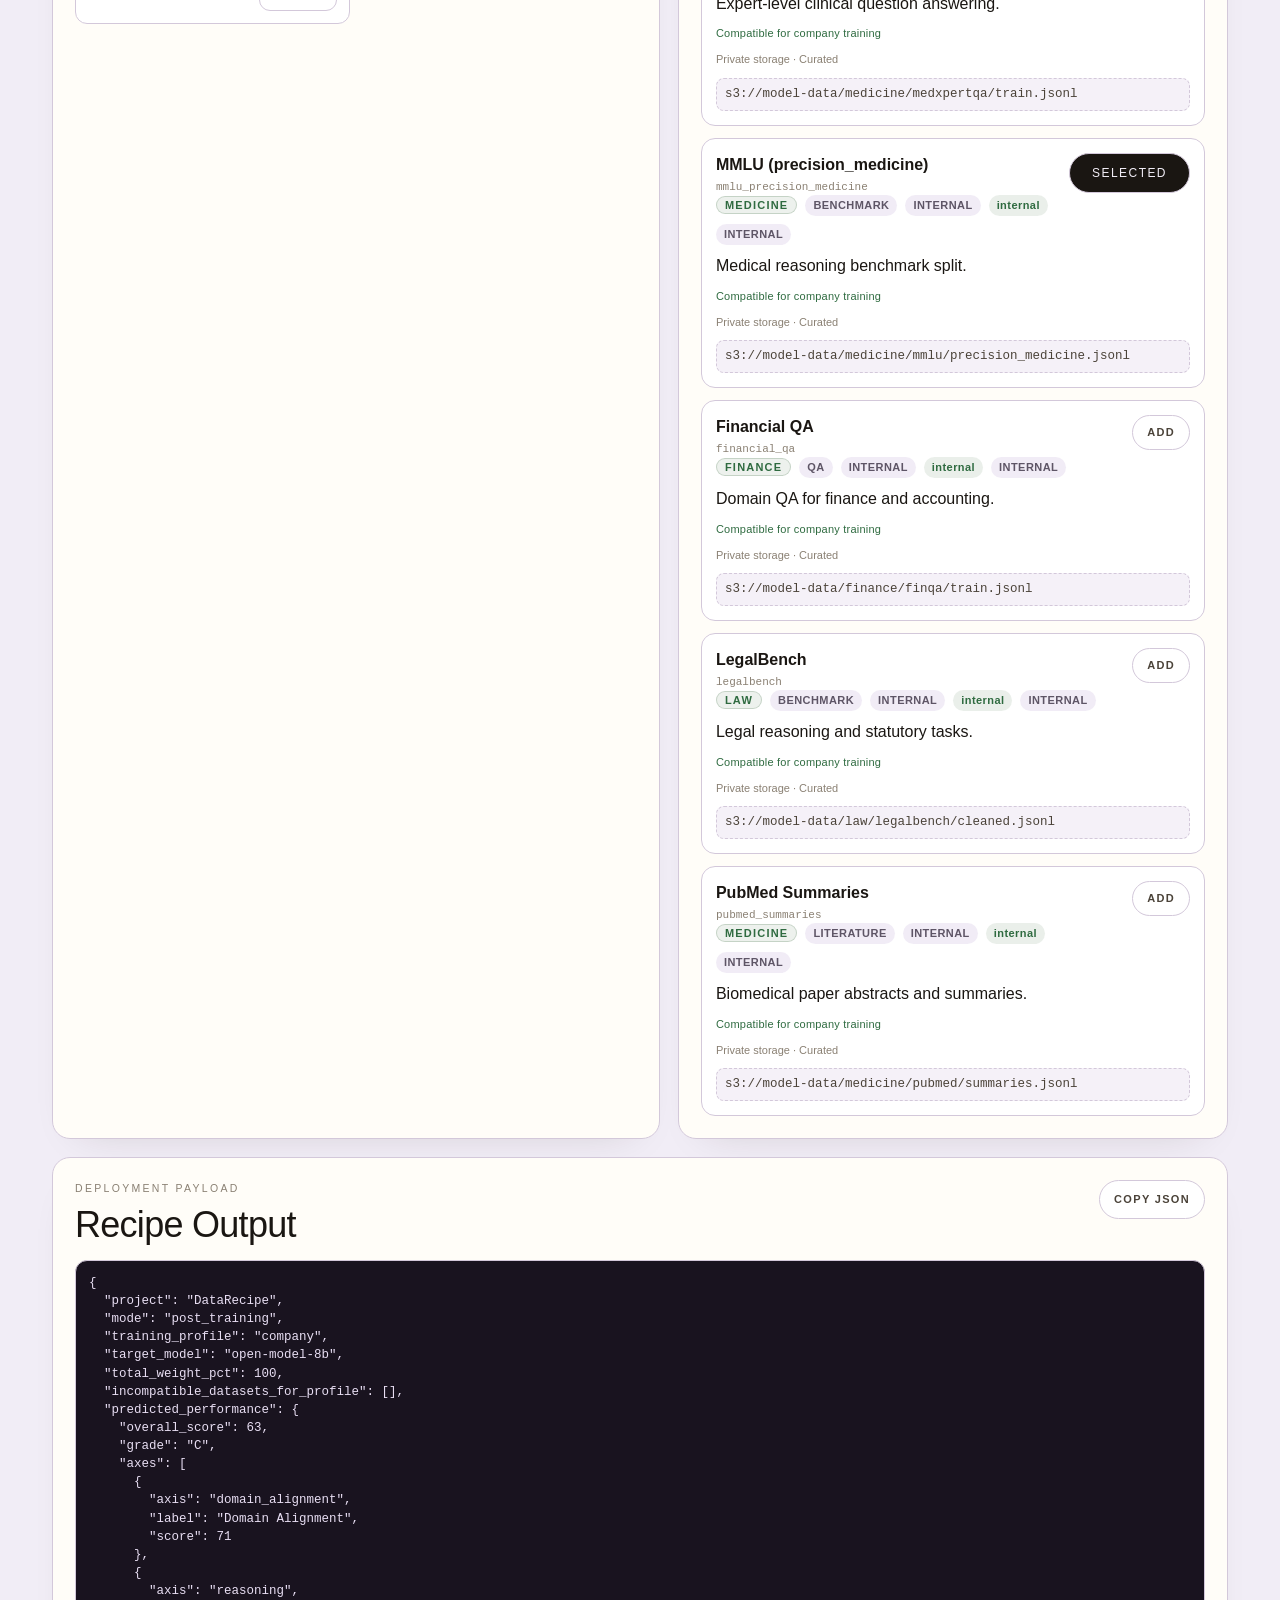
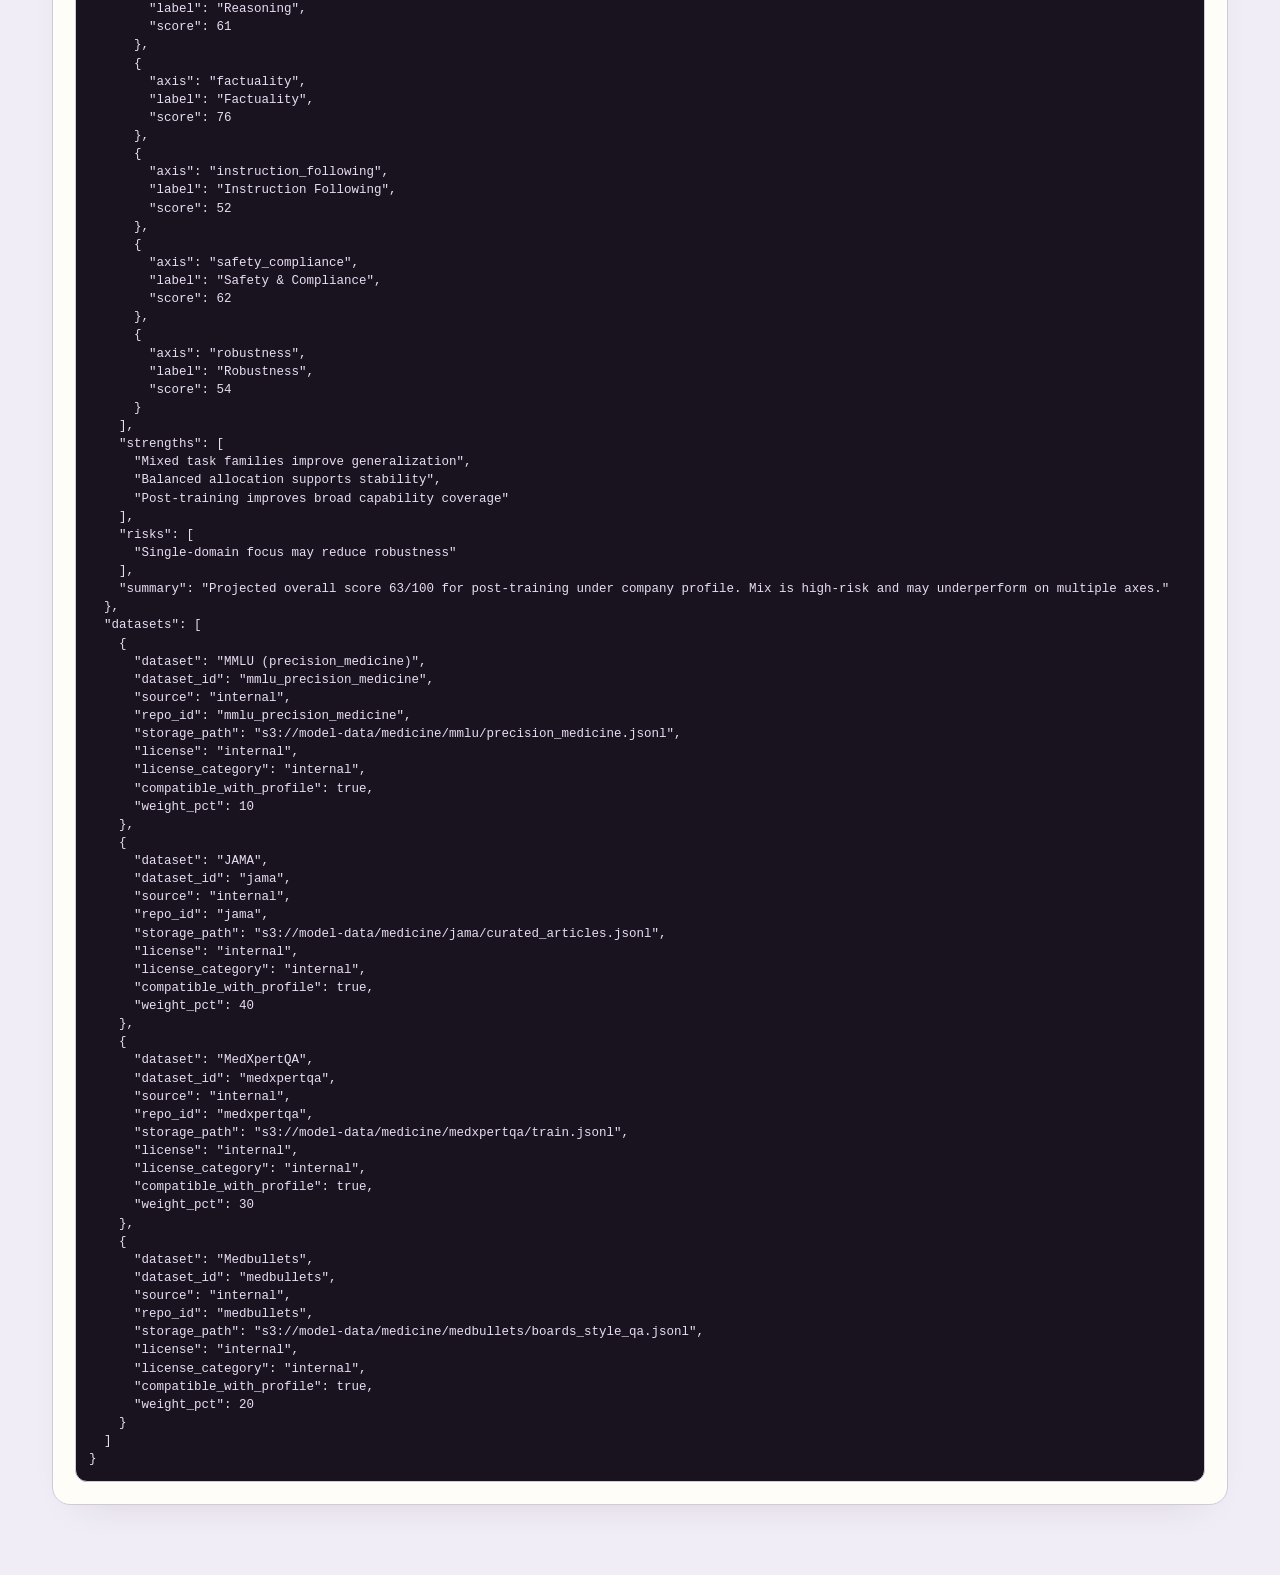
==== commit e62ccfd1: "Add live unique recipe counter and finish UI polish" ====
--- a/index.html
+++ b/index.html
@@ -36,6 +36,12 @@
             <span class="badge-copy">
               <strong id="totalPct">100%</strong>
               <span class="badge-label">allocation locked</span>
+            </span>
+          </div>
+          <div class="badge neutral-badge live-badge">
+            <span class="badge-copy">
+              <strong id="recipeCount">530+</strong>
+              <span class="badge-label">unique recipes generated</span>
             </span>
           </div>
         </div>
--- a/style.css
+++ b/style.css
@@ -282,6 +282,10 @@
   color: var(--green-2);
 }
 
+.live-badge strong {
+  color: #2a6e4d;
+}
+
 .badge-label {
   font: 500 11px var(--sans);
   text-transform: uppercase;
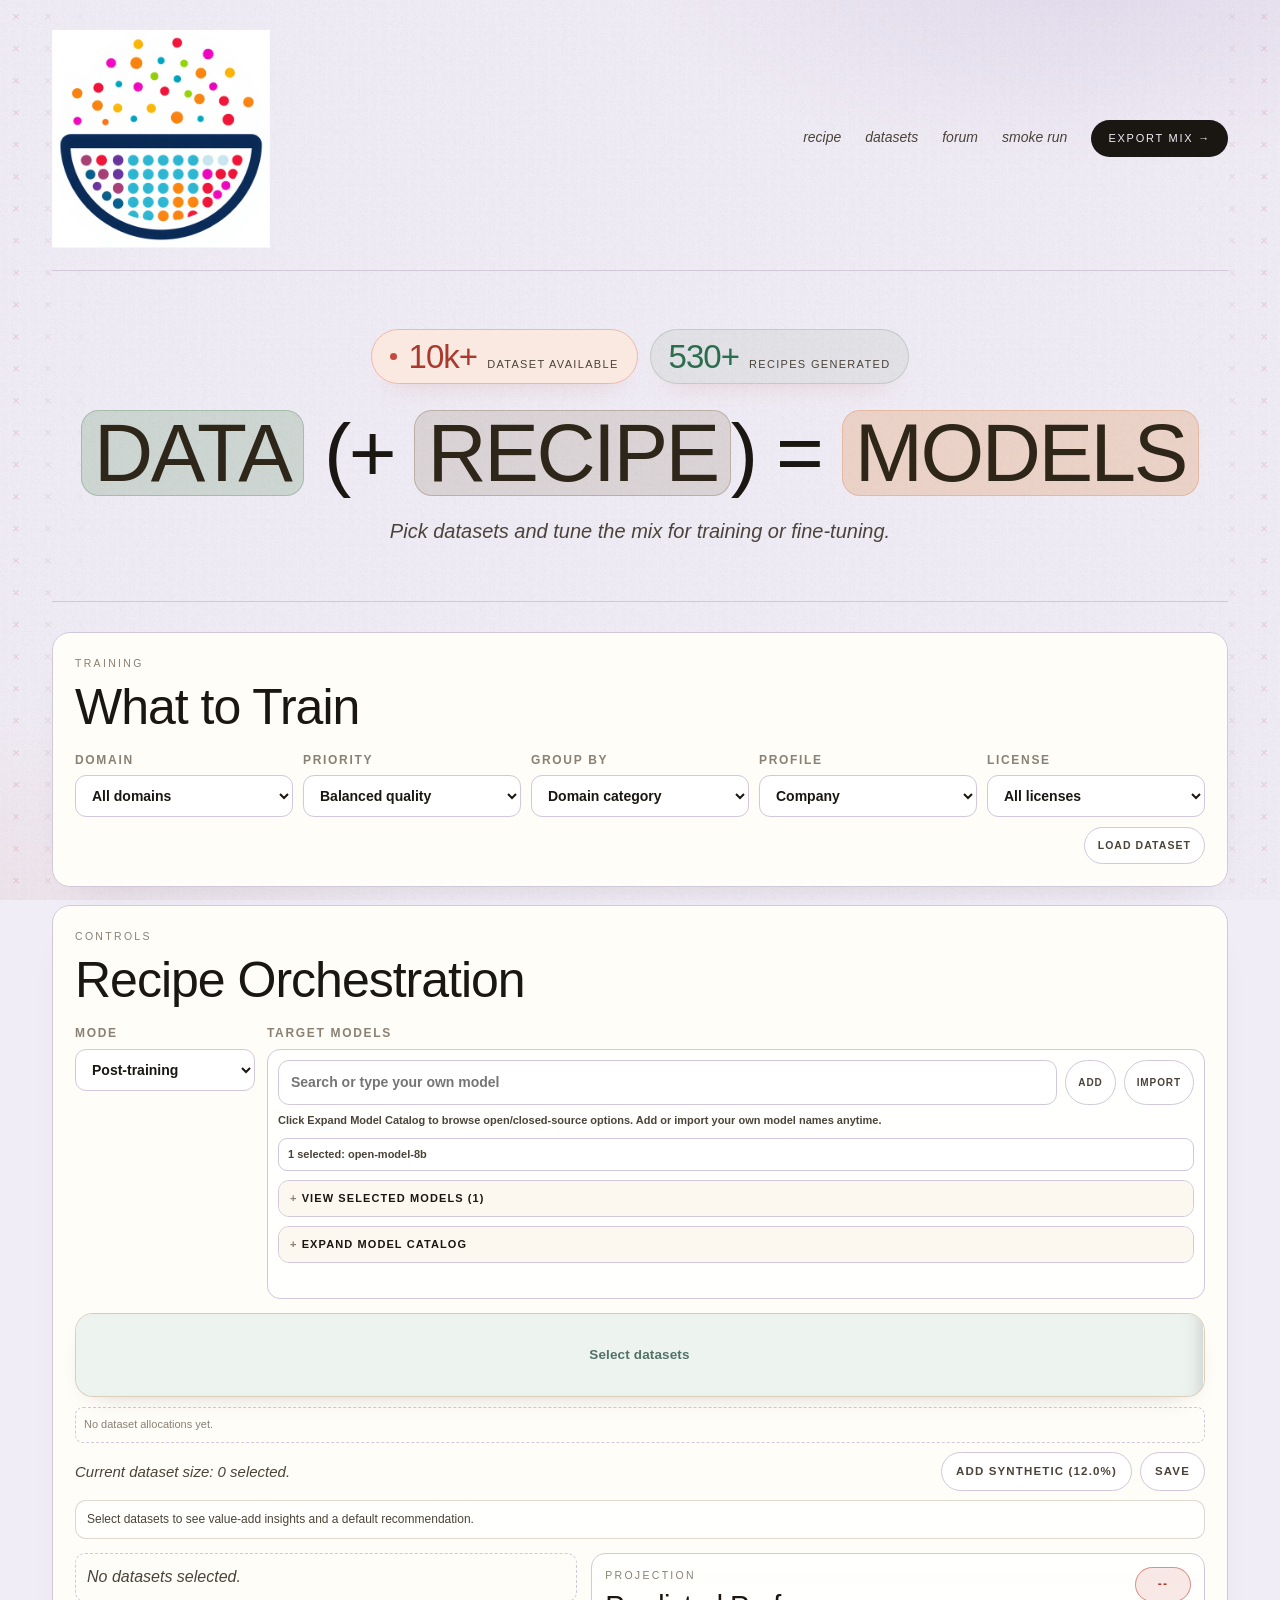
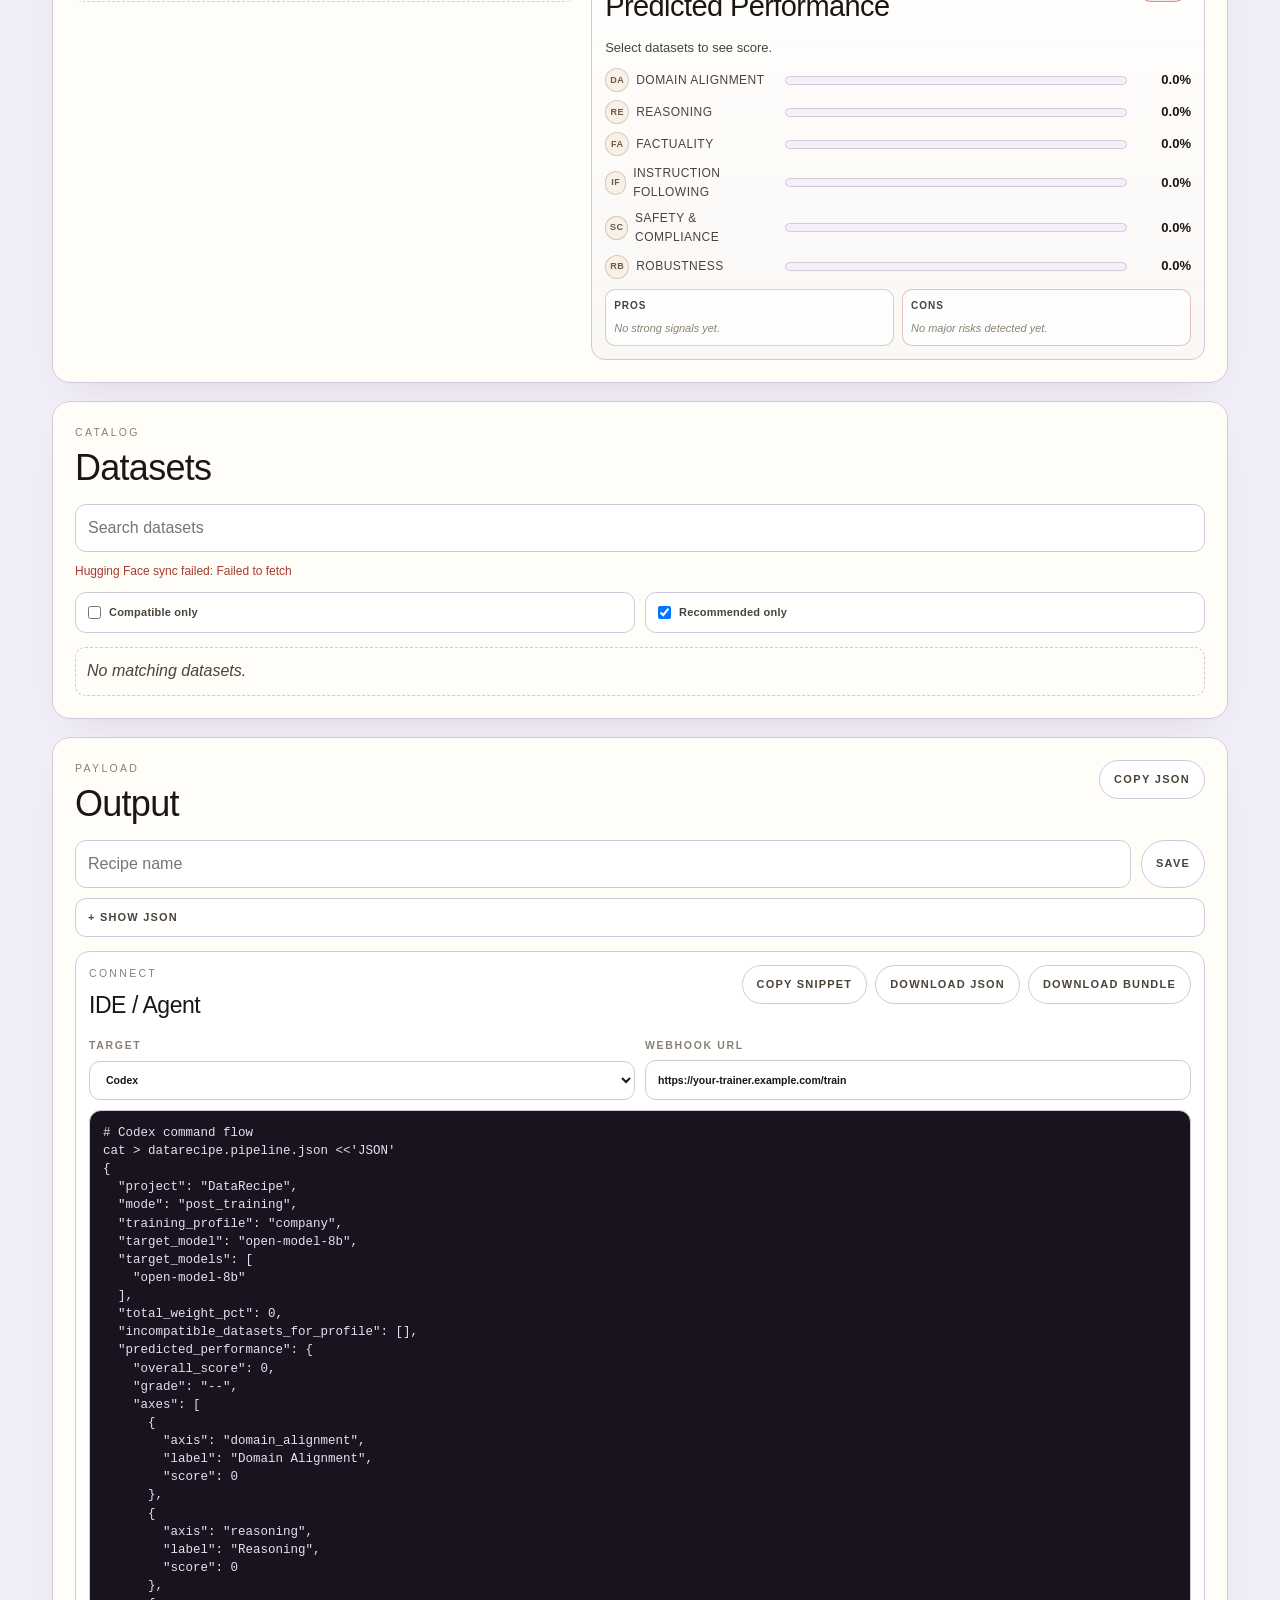
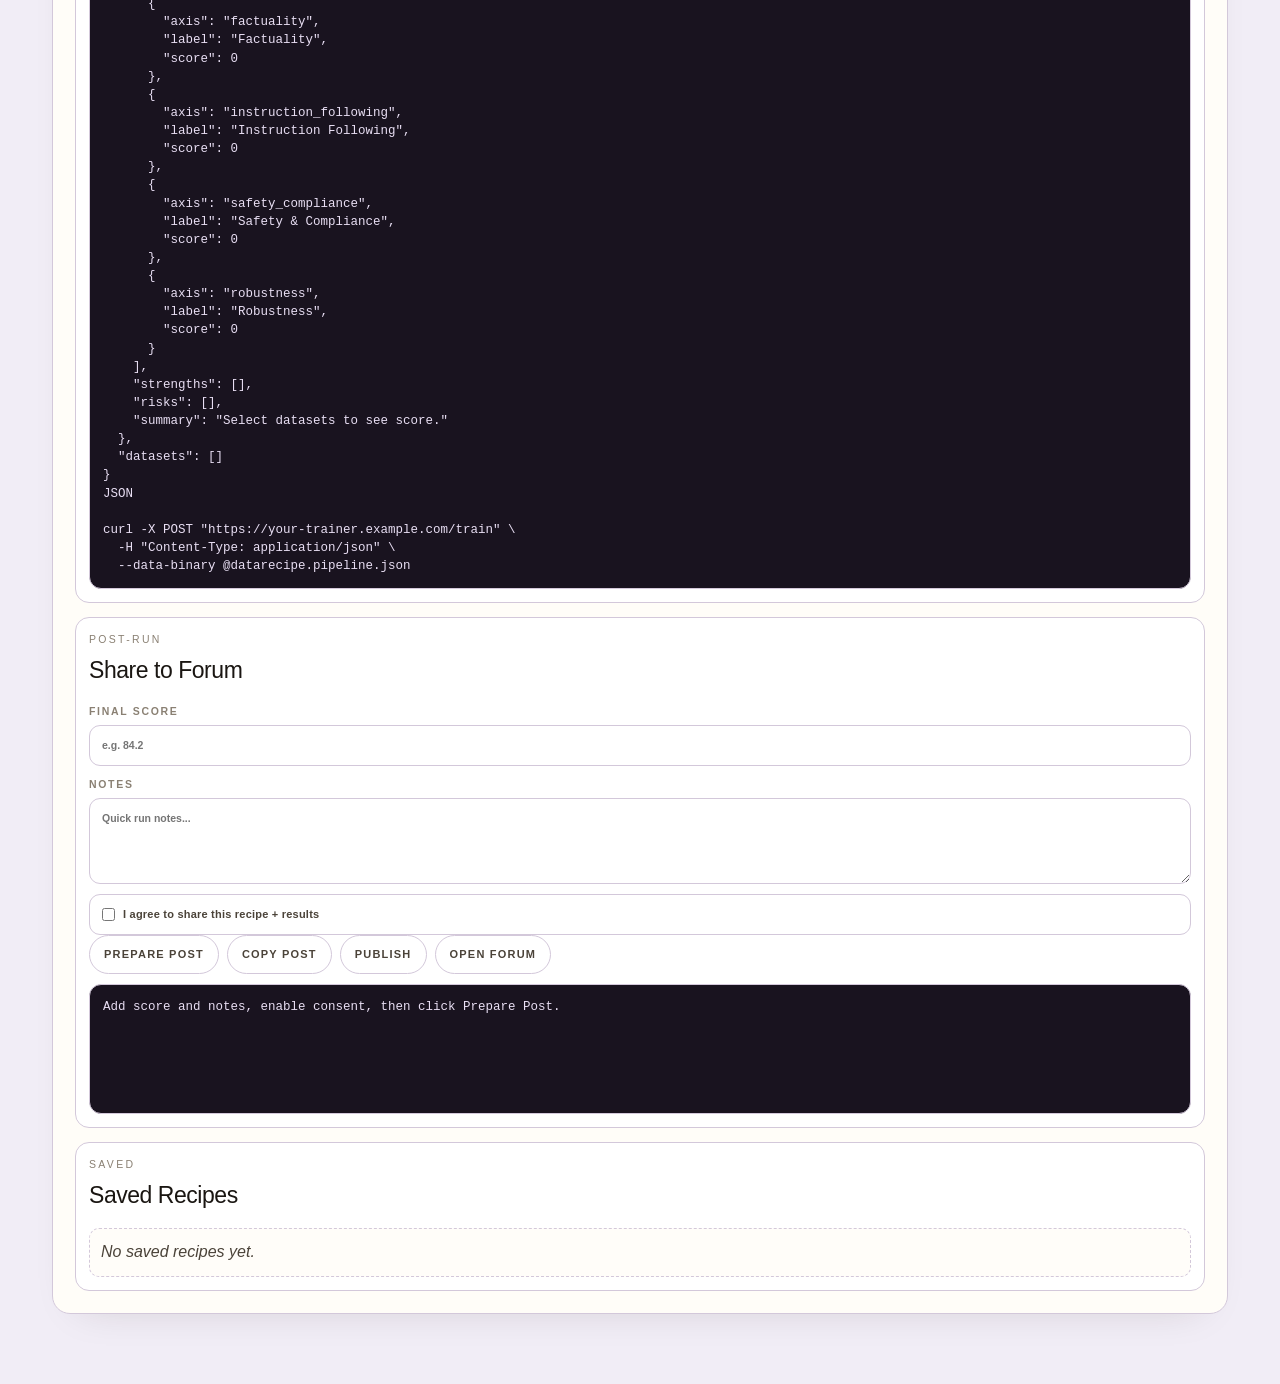
==== commit 55a65cb9: "Implement DataRecipe UI overhaul, GPT prediction wiring, and smoke/forum pages" ====
--- a/index.html
+++ b/index.html
@@ -12,13 +12,13 @@
     <div class="app">
       <header class="top">
         <a class="brand-link" href="#" aria-label="DataRecipe home">
-          <span class="brand-text"
-            >Data<span class="em">.</span><span class="small">recipe</span></span
-          >
+          <img src="./DataRecipe_Logo.svg" alt="DataRecipe" class="brand-logo" />
         </a>
         <nav class="nav">
           <a href="#recipeSection">recipe</a>
           <a href="#librarySection">datasets</a>
+          <a href="./forum.html">forum</a>
+          <a href="./smoke.html">smoke run</a>
           <a href="#outputSection" class="cta">export mix &rarr;</a>
         </nav>
       </header>
@@ -28,109 +28,68 @@
           <div class="badge">
             <span class="pulse"></span>
             <span class="badge-copy">
-              <strong id="selectedCount">4</strong>
-              <span class="badge-label">datasets selected</span>
-            </span>
-          </div>
-          <div class="badge neutral-badge">
-            <span class="badge-copy">
-              <strong id="totalPct">100%</strong>
-              <span class="badge-label">allocation locked</span>
+              <strong>10k+</strong>
+              <span class="badge-label">Dataset Available</span>
             </span>
           </div>
           <div class="badge neutral-badge live-badge">
             <span class="badge-copy">
               <strong id="recipeCount">530+</strong>
-              <span class="badge-label">unique recipes generated</span>
+              <span class="badge-label">recipes generated</span>
             </span>
           </div>
         </div>
 
-        <h1>
-          Build domain-specific
-          <span class="swap-title"><span>training</span> recipes</span>
+        <h1 class="hero-headline">
+          <span class="hero-emphasis data">DATA</span> (+ <span class="hero-emphasis recipe">RECIPE</span>) =
+          <span class="hero-emphasis models">MODELS</span>
         </h1>
-        <p class="tagline">
-          Select datasets hosted in your storage and tune the exact ratio for
-          post-training or fine-tuning pipelines.
-        </p>
-        <div class="actions">
-          <button id="medicinePreset" class="btn-primary" type="button">
-            load medicine preset
-          </button>
-          <button id="resetWeights" class="hero-secondary" type="button">
-            rebalance equally
-          </button>
-        </div>
+        <p class="tagline">Pick datasets and tune the mix for training or fine-tuning.</p>
       </section>
 
       <main class="content-grid">
-        <section class="panel" id="recipeSection">
+        <section class="panel" id="trainNeedsSection">
           <div class="section-head">
-            <p class="label">Pipeline Controls</p>
-            <h2>Recipe Mixer</h2>
-          </div>
-
-          <div class="hero-controls">
-            <label>
-              Training mode
-              <select id="modeSelect">
-                <option value="post_training">Post-training</option>
-                <option value="fine_tuning">Fine-tuning</option>
-              </select>
-            </label>
-            <label>
-              Target model or API
-              <input id="modelInput" type="text" value="open-model-8b" />
-            </label>
-          </div>
-
-          <div class="bar-wrap">
-            <div
-              id="allocationBar"
-              class="allocation-bar"
-              aria-label="dataset allocation bar"
-            ></div>
-          </div>
-          <p class="hint">
-            Drag divider handles or adjust per-dataset sliders. Total always
-            stays at 100%.
-          </p>
-
-          <div class="mixer-details">
-            <div id="activeList" class="active-list"></div>
-
-            <section class="performance-panel" id="performancePanel">
-              <div class="section-head row">
-                <div>
-                  <p class="label">Projected Evaluation</p>
-                  <h3>Predicted LLM Performance</h3>
-                </div>
-                <div id="performanceGrade" class="performance-grade">--</div>
-              </div>
-              <p id="performanceSummary" class="performance-summary">
-                Select datasets to estimate expected performance.
-              </p>
-              <div id="performanceAxes" class="performance-axes"></div>
-              <div id="performanceNotes" class="performance-notes"></div>
-            </section>
-          </div>
-        </section>
-
-        <section class="panel" id="librarySection">
-          <div class="section-head">
-            <p class="label">Storage Catalog</p>
-            <h2>Dataset Library</h2>
-          </div>
-          <div class="library-tools">
-            <input
-              id="searchInput"
-              type="search"
-              placeholder="Search Hugging Face datasets (name, tag, domain)"
-            />
+            <p class="label">Training</p>
+            <h2>What to Train</h2>
+          </div>
+          <div class="training-needs-controls">
             <div class="filter-grid">
               <label>
-                Training profile
+                Domain
+                <select id="domainNeedSelect">
+                  <option value="all">All domains</option>
+                  <option value="medicine">Medicine</option>
+                  <option value="finance">Finance</option>
+                  <option value="law">Law</option>
+                  <option value="coding">Coding</option>
+                  <option value="math">Math</option>
+                  <option value="general">General</option>
+                </select>
+              </label>
+              <label>
+                Priority
+                <select id="performanceNeedSelect">
+                  <option value="balanced">Balanced quality</option>
+                  <option value="domain_alignment">Domain alignment</option>
+                  <option value="reasoning">Reasoning</option>
+                  <option value="factuality">Factuality</option>
+                  <option value="instruction_following">Instruction following</option>
+                  <option value="safety_compliance">Safety & compliance</option>
+                  <option value="robustness">Robustness</option>
+                </select>
+              </label>
+              <label>
+                Group by
+                <select id="groupBySelect">
+                  <option value="domain">Domain category</option>
+                  <option value="family">Task family</option>
+                  <option value="source">Source</option>
+                  <option value="license_category">License category</option>
+                </select>
+              </label>
+              <label>
+                Profile
                 <select id="usageProfileSelect">
                   <option value="company">Company</option>
                   <option value="academia">Academia</option>
@@ -139,7 +98,7 @@
                 </select>
               </label>
               <label>
-                License filter
+                License
                 <select id="licenseFilterSelect">
                   <option value="all">All licenses</option>
                   <option value="permissive">Permissive / commercial</option>
@@ -150,12 +109,150 @@
                   <option value="internal">Internal</option>
                 </select>
               </label>
+            </div>
+            <div class="training-needs-actions">
+              <button id="medicinePreset" type="button">load dataset</button>
+            </div>
+          </div>
+        </section>
+
+        <section class="panel" id="recipeSection">
+          <div class="section-head row">
+            <div>
+              <p class="label">Controls</p>
+              <h2>Recipe Orchestration</h2>
+            </div>
+          </div>
+
+          <div class="hero-controls">
+            <label class="mode-field">
+              Mode
+              <select id="modeSelect">
+                <option value="post_training">Post-training</option>
+                <option value="fine_tuning">Fine-tuning</option>
+              </select>
+            </label>
+            <label class="target-models-field">
+              Target models
+              <div class="model-picker">
+                <div class="model-search-row">
+                  <input
+                    id="modelInput"
+                    type="search"
+                    placeholder="Search or type your own model"
+                    autocomplete="off"
+                  />
+                  <button id="addCustomModelBtn" type="button">Add</button>
+                  <button id="importModelsBtn" type="button">Import</button>
+                  <input
+                    id="importModelsFile"
+                    type="file"
+                    accept=".txt,.csv,.json"
+                    hidden
+                  />
+                </div>
+                <p class="model-help">
+                  Click Expand Model Catalog to browse open/closed-source options.
+                  Add or import your own model names anytime.
+                </p>
+                <div id="selectedModelSummary" class="selected-model-summary"></div>
+                <details id="selectedModelsPanel" class="selected-models-panel">
+                  <summary id="selectedModelsPanelSummary">View Selected Models</summary>
+                  <div id="selectedModelChips" class="selected-model-chips"></div>
+                </details>
+                <details class="model-catalog">
+                  <summary>Expand Model Catalog</summary>
+                  <div class="model-groups">
+                    <details class="model-group">
+                      <summary>Open Source Models</summary>
+                      <div
+                        id="openSourceModelChecklist"
+                        class="model-checklist"
+                      ></div>
+                    </details>
+                    <details class="model-group">
+                      <summary>Closed Source Proprietary Models</summary>
+                      <div
+                        id="closedSourceModelChecklist"
+                        class="model-checklist"
+                      ></div>
+                    </details>
+                    <details class="model-group">
+                      <summary>Your Imported Models</summary>
+                      <div id="customModelChecklist" class="model-checklist"></div>
+                    </details>
+                  </div>
+                </details>
+                <div id="modelImportStatus" class="model-import-status"></div>
+              </div>
+            </label>
+          </div>
+
+          <div class="bar-wrap">
+            <div
+              id="allocationBar"
+              class="allocation-bar"
+              aria-label="dataset allocation bar"
+            ></div>
+            <div
+              id="allocationLegend"
+              class="allocation-legend"
+              aria-label="dataset allocation list"
+            ></div>
+          </div>
+          <div class="allocation-actions">
+            <p id="allocationHint" class="hint">Current dataset size: 0 selected.</p>
+            <div class="allocation-buttons">
+              <button id="syntheticDataBtn" type="button">add synthetic</button>
+              <button id="saveWeights" type="button">Save</button>
+            </div>
+          </div>
+          <p id="allocationInsight" class="allocation-insight">
+            Hover a dataset slice to see how it adds value to your training pipeline.
+          </p>
+
+          <div class="mixer-details">
+            <div id="activeList" class="active-list"></div>
+
+            <section class="performance-panel" id="performancePanel">
+              <div class="section-head row">
+                <div>
+                  <p class="label">Projection</p>
+                  <h3>Predicted Performance</h3>
+                </div>
+                <div id="performanceGrade" class="performance-grade">--</div>
+              </div>
+              <p id="performanceSummary" class="performance-summary">
+                Select datasets to see score.
+              </p>
+              <div id="performanceAxes" class="performance-axes"></div>
+              <div id="performanceNotes" class="performance-notes"></div>
+            </section>
+          </div>
+        </section>
+
+        <section class="panel" id="librarySection">
+          <div class="section-head">
+            <p class="label">Catalog</p>
+            <h2>Datasets</h2>
+          </div>
+          <div class="library-tools">
+            <input
+              id="searchInput"
+              type="search"
+              placeholder="Search datasets"
+            />
+            <div id="libraryStatus" class="library-status"></div>
+            <div class="library-filter-toggles">
               <label class="checkbox-line">
                 <input id="compatibleOnlyToggle" type="checkbox" />
-                Show only compatible datasets
-              </label>
-            </div>
-            <div id="libraryStatus" class="library-status"></div>
+                Compatible only
+              </label>
+              <label class="checkbox-line">
+                <input id="smartRecommendOnlyToggle" type="checkbox" checked />
+                Recommended only
+              </label>
+            </div>
           </div>
           <div id="datasetGrid" class="dataset-grid"></div>
         </section>
@@ -163,12 +260,115 @@
         <section class="panel output" id="outputSection">
           <div class="section-head row">
             <div>
-              <p class="label">Deployment Payload</p>
-              <h2>Recipe Output</h2>
-            </div>
-            <button id="copyJson" type="button">Copy JSON</button>
-          </div>
-          <pre id="recipeOutput"></pre>
+              <p class="label">Payload</p>
+              <h2>Output</h2>
+            </div>
+            <div class="output-actions">
+              <button id="copyJson" type="button">Copy JSON</button>
+            </div>
+          </div>
+          <div class="save-recipe-bar">
+            <input
+              id="saveRecipeName"
+              type="text"
+              placeholder="Recipe name"
+              maxlength="80"
+            />
+            <button id="saveRecipeBtn" type="button">Save</button>
+          </div>
+          <details class="payload-disclosure" id="recipePayloadDisclosure">
+            <summary>Show JSON</summary>
+            <pre id="recipeOutput"></pre>
+          </details>
+
+          <section class="connector-hub">
+            <div class="section-head row">
+              <div>
+                <p class="label">Connect</p>
+                <h3>IDE / Agent</h3>
+              </div>
+              <div class="connector-actions">
+                <button id="copyConnectorSnippet" type="button">Copy Snippet</button>
+                <button id="downloadRecipeJson" type="button">Download JSON</button>
+                <button id="downloadConnectorBundle" type="button">
+                  Download Bundle
+                </button>
+              </div>
+            </div>
+
+            <div class="connector-controls">
+              <label>
+                Target
+                <select id="connectorTargetSelect">
+                  <option value="codex">Codex</option>
+                  <option value="cursor">Cursor</option>
+                  <option value="claude">Claude</option>
+                  <option value="ide_api">IDE / API Webhook</option>
+                </select>
+              </label>
+              <label>
+                Webhook URL
+                <input
+                  id="webhookUrlInput"
+                  type="url"
+                  placeholder="https://your-trainer.example.com"
+                />
+              </label>
+            </div>
+            <pre id="connectorSnippetOutput"></pre>
+          </section>
+
+          <section class="forum-share">
+            <div class="section-head row">
+              <div>
+                <p class="label">Post-run</p>
+                <h3>Share to Forum</h3>
+              </div>
+            </div>
+
+            <div class="forum-inputs">
+              <label>
+                Final score
+                <input
+                  id="finalRunScoreInput"
+                  type="number"
+                  min="0"
+                  max="100"
+                  step="0.1"
+                  placeholder="e.g. 84.2"
+                />
+              </label>
+              <label>
+                Notes
+                <textarea
+                  id="runNotesInput"
+                  rows="3"
+                  placeholder="Quick run notes..."
+                ></textarea>
+              </label>
+              <label class="checkbox-line">
+                <input id="donateRecipeToggle" type="checkbox" />
+                I agree to share this recipe + results
+              </label>
+            </div>
+            <div class="forum-actions">
+              <button id="prepareForumPostBtn" type="button">Prepare Post</button>
+              <button id="copyForumPostBtn" type="button">Copy Post</button>
+              <button id="publishForumPostBtn" type="button">Publish</button>
+              <a class="forum-link-btn" href="./forum.html">Open Forum</a>
+            </div>
+            <pre id="forumDonationOutput"></pre>
+          </section>
+
+          <section class="saved-recipes">
+            <div class="section-head row">
+              <div>
+                <p class="label">Saved</p>
+                <h3>Saved Recipes</h3>
+              </div>
+            </div>
+            <div id="savedRecipesList" class="saved-recipes-list"></div>
+          </section>
         </section>
       </main>
     </div>
--- a/style.css
+++ b/style.css
@@ -145,14 +145,14 @@
 header.top {
   display: flex;
   justify-content: space-between;
-  align-items: baseline;
+  align-items: center;
   padding: 30px 0 22px;
   border-bottom: 1px solid var(--line);
 }
 
 .brand-link {
   display: inline-flex;
-  align-items: baseline;
+  align-items: center;
   text-decoration: none;
   color: inherit;
   cursor: pointer;
@@ -166,32 +166,16 @@
   transform: translateY(-1px);
 }
 
-.brand-text {
-  font-family: var(--serif);
-  font-style: italic;
-  letter-spacing: -0.02em;
-  color: var(--ink);
-  line-height: 1;
-  font-size: 30px;
-}
-
-.brand-text .em {
-  color: var(--hug);
-  font-style: italic;
-  font-weight: 500;
-}
-
-.brand-text .small {
-  font-size: 18px;
-  color: var(--ink-3);
-  margin-left: 1px;
-  font-weight: 400;
+.brand-logo {
+  display: block;
+  width: clamp(150px, 17vw, 230px);
+  height: auto;
 }
 
 header .nav {
   display: flex;
   gap: 24px;
-  align-items: baseline;
+  align-items: center;
 }
 
 header .nav a {
@@ -321,6 +305,83 @@
   line-height: 1.05;
   letter-spacing: -0.03em;
   color: var(--ink);
+}
+
+.hero-headline {
+  animation: hero-title-rise 0.52s ease-out both;
+}
+
+.hero-headline .hero-emphasis {
+  display: inline-block;
+  padding: 0 0.16em;
+  border-radius: 0.22em;
+  font-weight: 500;
+  color: #2f261a;
+  transition:
+    transform 0.2s ease,
+    background-color 0.2s ease,
+    box-shadow 0.2s ease,
+    color 0.2s ease;
+  animation: hero-emphasis-rise 0.44s ease-out both;
+}
+
+.hero-headline .hero-emphasis.models {
+  background: rgba(224, 148, 86, 0.28);
+  box-shadow: inset 0 0 0 1px rgba(216, 132, 88, 0.32);
+  animation-delay: 0.1s;
+}
+
+.hero-headline .hero-emphasis.data {
+  background: rgba(95, 145, 103, 0.24);
+  box-shadow: inset 0 0 0 1px rgba(93, 140, 102, 0.34);
+  animation-delay: 0.18s;
+}
+
+.hero-headline .hero-emphasis.recipe {
+  background: rgba(139, 120, 95, 0.2);
+  box-shadow: inset 0 0 0 1px rgba(122, 101, 76, 0.32);
+  animation-delay: 0.26s;
+}
+
+.hero-headline .hero-emphasis:hover {
+  transform: translateY(-1px);
+}
+
+.hero-headline .hero-emphasis.models:hover {
+  background: rgba(224, 148, 86, 0.38);
+  box-shadow: inset 0 0 0 1px rgba(216, 132, 88, 0.44);
+}
+
+.hero-headline .hero-emphasis.data:hover {
+  background: rgba(95, 145, 103, 0.32);
+  box-shadow: inset 0 0 0 1px rgba(93, 140, 102, 0.46);
+}
+
+.hero-headline .hero-emphasis.recipe:hover {
+  background: rgba(139, 120, 95, 0.3);
+  box-shadow: inset 0 0 0 1px rgba(122, 101, 76, 0.42);
+}
+
+@keyframes hero-title-rise {
+  0% {
+    opacity: 0;
+    transform: translateY(8px);
+  }
+  100% {
+    opacity: 1;
+    transform: translateY(0);
+  }
+}
+
+@keyframes hero-emphasis-rise {
+  0% {
+    opacity: 0;
+    transform: translateY(6px);
+  }
+  100% {
+    opacity: 1;
+    transform: translateY(0);
+  }
 }
 
 .hero .swap-title {
@@ -399,11 +460,59 @@
   border-bottom-color: var(--hug-soft);
 }
 
+.hero-secondary.active {
+  color: var(--green-2);
+  border-bottom-color: rgba(107, 142, 110, 0.45);
+}
+
 .content-grid {
   display: grid;
   grid-template-columns: minmax(0, 1.05fr) minmax(0, 0.95fr);
   gap: 18px;
   margin-top: 30px;
+}
+
+#recipeSection {
+  grid-column: 1 / -1;
+}
+
+#librarySection {
+  grid-column: 1 / -1;
+}
+
+#trainNeedsSection {
+  grid-column: 1 / -1;
+}
+
+#recipeSection > .section-head.row {
+  display: flex;
+  justify-content: space-between;
+  align-items: start;
+}
+
+#recipeSection #syntheticDataBtn {
+  border: 1px solid var(--line);
+  border-radius: 999px;
+  padding: 10px 14px;
+  background: #fff;
+  color: var(--ink-2);
+  text-transform: uppercase;
+  letter-spacing: 0.1em;
+  font-size: 11.5px;
+  font-weight: 700;
+  white-space: nowrap;
+}
+
+#recipeSection #syntheticDataBtn:hover {
+  color: var(--hug);
+  border-color: var(--hug);
+  background: #fff8f5;
+}
+
+#recipeSection #syntheticDataBtn.active {
+  color: var(--green-2);
+  border-color: rgba(107, 142, 110, 0.45);
+  background: rgba(107, 142, 110, 0.08);
 }
 
 .panel {
@@ -453,16 +562,361 @@
   margin-bottom: 14px;
 }
 
+#recipeSection .hero-controls {
+  grid-template-columns: minmax(136px, 180px) minmax(0, 1fr);
+  align-items: start;
+}
+
+#recipeSection .mode-field {
+  max-width: 180px;
+}
+
+#recipeSection .target-models-field {
+  min-width: 0;
+}
+
+#recipeSection h2 {
+  font-size: clamp(34px, 4.2vw, 50px);
+}
+
+#recipeSection label {
+  font-size: 12px;
+  letter-spacing: 0.14em;
+}
+
+#recipeSection select,
+#recipeSection input {
+  font-size: 14px;
+}
+
+#recipeSection .model-picker input[type="checkbox"] {
+  width: auto;
+  margin: 0;
+}
+
+#recipeSection .hint {
+  font-size: 15px;
+}
+
+.model-picker {
+  border: 1px solid var(--line);
+  border-radius: 13px;
+  padding: 10px;
+  background: rgba(255, 255, 255, 0.84);
+  display: grid;
+  gap: 9px;
+  text-transform: none;
+  letter-spacing: normal;
+}
+
+.model-search-row {
+  display: grid;
+  grid-template-columns: minmax(0, 1fr) auto auto;
+  gap: 8px;
+}
+
+#recipeSection #addCustomModelBtn,
+#recipeSection #importModelsBtn {
+  border: 1px solid var(--line);
+  border-radius: 999px;
+  padding: 9px 12px;
+  background: #fff;
+  color: var(--ink-2);
+  text-transform: uppercase;
+  letter-spacing: 0.09em;
+  font-size: 10px;
+  font-weight: 700;
+  white-space: nowrap;
+}
+
+#recipeSection #addCustomModelBtn:hover,
+#recipeSection #importModelsBtn:hover {
+  color: var(--hug);
+  border-color: var(--hug);
+  background: #fff8f5;
+}
+
+.model-help {
+  font-size: 11px;
+  color: var(--ink-2);
+  margin-top: -2px;
+}
+
+.selected-model-summary {
+  font-size: 11px;
+  color: var(--ink-2);
+  border: 1px solid var(--line);
+  border-radius: 9px;
+  background: #fff;
+  padding: 7px 9px;
+  white-space: nowrap;
+  overflow: hidden;
+  text-overflow: ellipsis;
+}
+
+.selected-models-panel {
+  border: 1px solid var(--line);
+  border-radius: 11px;
+  background: #fff;
+  overflow: hidden;
+}
+
+.selected-models-panel summary {
+  list-style: none;
+  cursor: pointer;
+  user-select: none;
+  padding: 9px 11px;
+  background: #fcf7ef;
+  color: var(--ink);
+  font-size: 11px;
+  text-transform: uppercase;
+  letter-spacing: 0.1em;
+  font-weight: 700;
+}
+
+.selected-models-panel summary::-webkit-details-marker {
+  display: none;
+}
+
+.selected-models-panel summary::before {
+  content: "+ ";
+  color: var(--ink-3);
+}
+
+.selected-models-panel[open] summary::before {
+  content: "- ";
+}
+
+.selected-model-chips {
+  display: flex;
+  flex-wrap: wrap;
+  gap: 6px;
+  padding: 8px;
+  max-height: 148px;
+  overflow: auto;
+}
+
+.model-chip {
+  display: inline-flex;
+  align-items: center;
+  gap: 6px;
+  border-radius: 999px;
+  border: 1px solid rgba(107, 142, 110, 0.42);
+  background: rgba(107, 142, 110, 0.14);
+  color: var(--green-2);
+  font-size: 11px;
+  font-weight: 700;
+  letter-spacing: 0.01em;
+  padding: 4px 8px;
+}
+
+.model-chip button {
+  border: 0;
+  background: transparent;
+  color: inherit;
+  font-size: 11px;
+  font-weight: 800;
+  padding: 0;
+  line-height: 1;
+  cursor: pointer;
+}
+
+.model-chip-empty {
+  font-size: 11px;
+  color: var(--ink-3);
+  border: 1px dashed var(--line);
+  border-radius: 999px;
+  padding: 5px 9px;
+}
+
+.model-groups {
+  display: grid;
+  gap: 8px;
+}
+
+.model-catalog {
+  border: 1px solid var(--line);
+  border-radius: 11px;
+  background: #fff;
+  overflow: hidden;
+}
+
+.model-catalog summary {
+  list-style: none;
+  cursor: pointer;
+  user-select: none;
+  padding: 9px 11px;
+  background: #fcf7ef;
+  color: var(--ink);
+  font-size: 11px;
+  text-transform: uppercase;
+  letter-spacing: 0.1em;
+  font-weight: 700;
+}
+
+.model-catalog summary::-webkit-details-marker {
+  display: none;
+}
+
+.model-catalog summary::before {
+  content: "+ ";
+  color: var(--ink-3);
+}
+
+.model-catalog[open] summary::before {
+  content: "- ";
+}
+
+.model-catalog .model-groups {
+  padding: 8px;
+}
+
+.model-group {
+  border: 1px solid var(--line);
+  border-radius: 11px;
+  background: #fff;
+  overflow: hidden;
+}
+
+.model-group summary {
+  list-style: none;
+  cursor: pointer;
+  user-select: none;
+  padding: 9px 11px;
+  background: #fcf7ef;
+  color: var(--ink);
+  font-size: 11px;
+  text-transform: uppercase;
+  letter-spacing: 0.1em;
+  font-weight: 700;
+}
+
+.model-group summary::-webkit-details-marker {
+  display: none;
+}
+
+.model-group summary::before {
+  content: "+ ";
+  color: var(--ink-3);
+}
+
+.model-group[open] summary::before {
+  content: "- ";
+}
+
+.model-checklist {
+  padding: 8px;
+  display: grid;
+  gap: 6px;
+  max-height: 188px;
+  overflow: auto;
+}
+
+.model-check-item {
+  display: flex;
+  align-items: center;
+  gap: 8px;
+  border: 1px solid rgba(211, 200, 218, 0.72);
+  border-radius: 9px;
+  background: #fff;
+  padding: 7px 8px;
+  font-size: 11px;
+  text-transform: none;
+  letter-spacing: 0.01em;
+  color: var(--ink-2);
+  font-weight: 600;
+}
+
+.model-check-item input {
+  width: auto;
+  margin: 0;
+}
+
+.model-empty {
+  font-size: 11px;
+  color: var(--ink-3);
+  border: 1px dashed var(--line);
+  border-radius: 8px;
+  padding: 8px;
+  background: rgba(255, 253, 248, 0.7);
+}
+
+.model-import-status {
+  min-height: 16px;
+  font-size: 11px;
+  color: var(--ink-3);
+}
+
+.model-import-status.ok {
+  color: var(--green-2);
+}
+
+.model-import-status.warn {
+  color: #915d19;
+}
+
+.model-import-status.error {
+  color: var(--hug-2);
+}
+
 .library-tools {
   display: grid;
   gap: 10px;
   margin-bottom: 4px;
 }
 
+.training-needs-controls {
+  margin-top: 8px;
+}
+
+#trainNeedsSection h2 {
+  font-size: clamp(34px, 4.2vw, 50px);
+}
+
+#trainNeedsSection label {
+  font-size: 12px;
+  letter-spacing: 0.14em;
+}
+
+#trainNeedsSection select {
+  font-size: 14px;
+}
+
+.training-needs-actions {
+  margin-top: 10px;
+  display: flex;
+  justify-content: flex-end;
+}
+
+.library-filter-toggles {
+  display: grid;
+  gap: 10px;
+  grid-template-columns: repeat(auto-fit, minmax(200px, 1fr));
+}
+
+#trainNeedsSection #medicinePreset {
+  border: 1px solid var(--line);
+  border-radius: 999px;
+  padding: 9px 13px;
+  background: #fff;
+  color: var(--ink-2);
+  text-transform: uppercase;
+  letter-spacing: 0.1em;
+  font-size: 10.5px;
+  font-weight: 700;
+  white-space: nowrap;
+}
+
+#trainNeedsSection #medicinePreset:hover {
+  color: var(--hug);
+  border-color: var(--hug);
+  background: #fff8f5;
+}
+
 .filter-grid {
   display: grid;
   gap: 10px;
-  grid-template-columns: repeat(auto-fit, minmax(170px, 1fr));
+  grid-template-columns: repeat(auto-fit, minmax(190px, 1fr));
 }
 
 .checkbox-line {
@@ -536,15 +990,68 @@
   margin-top: 10px;
 }
 
+.allocation-legend {
+  margin-top: 10px;
+  display: grid;
+  grid-template-columns: repeat(auto-fit, minmax(190px, 1fr));
+  gap: 8px;
+}
+
+.allocation-legend-item {
+  border: 1px solid var(--line);
+  border-radius: 10px;
+  background: #fff;
+  color: var(--ink);
+  font-size: 11px;
+  font-weight: 600;
+  display: flex;
+  align-items: center;
+  gap: 8px;
+  padding: 7px 9px;
+  text-align: left;
+  cursor: pointer;
+}
+
+.allocation-legend-item:hover,
+.allocation-legend-item:focus-visible {
+  border-color: var(--hug);
+  background: #fff8f5;
+}
+
+.allocation-legend-dot {
+  width: 10px;
+  height: 10px;
+  border-radius: 999px;
+  box-shadow: 0 0 0 1px rgba(0, 0, 0, 0.08);
+  flex: 0 0 auto;
+}
+
+.allocation-legend-name {
+  min-width: 0;
+  flex: 1;
+  white-space: nowrap;
+  overflow: hidden;
+  text-overflow: ellipsis;
+}
+
+.allocation-legend-pct {
+  flex: 0 0 auto;
+  font-weight: 800;
+  color: var(--ink);
+}
+
 .allocation-bar {
   position: relative;
   display: flex;
   width: 100%;
-  min-height: 72px;
-  border-radius: 14px;
+  min-height: 84px;
+  border-radius: 18px;
   overflow: hidden;
-  border: 1px solid var(--line);
-  background: #f3eef7;
+  border: 1px solid rgba(170, 145, 112, 0.35);
+  background: linear-gradient(180deg, #f7f1e8, #f2ebe1);
+  box-shadow:
+    inset 0 1px 0 rgba(255, 255, 255, 0.85),
+    0 10px 28px -20px rgba(60, 39, 20, 0.42);
 }
 
 .segment {
@@ -552,12 +1059,43 @@
   align-items: center;
   justify-content: center;
   min-width: 0;
-  padding: 0 8px;
+  padding: 0 6px;
   color: #fff;
   font-weight: 700;
-  font-size: 12.5px;
-  letter-spacing: 0.02em;
+  font-size: 11px;
+  letter-spacing: 0.01em;
   transition: width 140ms ease;
+  border-right: 1px solid rgba(255, 255, 255, 0.35);
+  box-shadow: inset -16px 0 26px -24px rgba(0, 0, 0, 0.38);
+  cursor: pointer;
+  outline: none;
+}
+
+.segment:hover,
+.segment:focus-visible {
+  filter: saturate(1.08) brightness(1.03);
+}
+
+.segment.narrow {
+  padding: 0 4px;
+}
+
+.segment.narrow .segment-pct {
+  font-size: 10px;
+  letter-spacing: 0;
+}
+
+.segment-pct {
+  display: block;
+  margin-top: 0;
+  font-size: 12px;
+  font-weight: 800;
+  letter-spacing: 0.01em;
+  text-shadow: 0 1px 1px rgba(0, 0, 0, 0.3);
+}
+
+#recipeSection .segment {
+  font-size: 13.5px;
 }
 
 .segment span {
@@ -568,15 +1106,16 @@
 
 .handle {
   position: absolute;
-  top: 12px;
+  top: 17px;
   width: 12px;
-  height: 46px;
+  height: 50px;
   border-radius: 8px;
   transform: translateX(-6px);
-  border: 1px solid rgba(0, 0, 0, 0.2);
-  background: rgba(255, 255, 255, 0.85);
+  border: 1px solid rgba(94, 76, 55, 0.25);
+  background: rgba(255, 255, 255, 0.92);
   cursor: ew-resize;
   z-index: 3;
+  box-shadow: 0 3px 10px -6px rgba(53, 36, 18, 0.6);
 }
 
 .hint {
@@ -587,11 +1126,59 @@
   color: var(--ink-2);
 }
 
+.allocation-actions {
+  margin-top: 9px;
+  display: flex;
+  align-items: center;
+  justify-content: space-between;
+  gap: 12px;
+}
+
+.allocation-actions .hint {
+  margin-top: 0;
+}
+
+.allocation-buttons {
+  display: flex;
+  align-items: center;
+  gap: 8px;
+}
+
+#recipeSection #saveWeights {
+  border: 1px solid var(--line);
+  border-radius: 999px;
+  padding: 10px 14px;
+  background: #fff;
+  color: var(--ink-2);
+  text-transform: uppercase;
+  letter-spacing: 0.1em;
+  font-size: 11.5px;
+  font-weight: 700;
+  white-space: nowrap;
+}
+
+#recipeSection #saveWeights:hover {
+  color: var(--hug);
+  border-color: var(--hug);
+  background: #fff8f5;
+}
+
+.allocation-insight {
+  margin-top: 9px;
+  border: 1px solid rgba(168, 145, 114, 0.34);
+  border-radius: 11px;
+  background: rgba(255, 255, 255, 0.72);
+  padding: 9px 11px;
+  font-size: 12px;
+  color: var(--ink-2);
+  min-height: 38px;
+}
+
 .mixer-details {
-  margin-top: 12px;
-  display: grid;
-  gap: 12px;
-  grid-template-columns: minmax(0, 1fr) minmax(0, 1fr);
+  margin-top: 14px;
+  display: grid;
+  gap: 14px;
+  grid-template-columns: minmax(0, 0.9fr) minmax(420px, 1.1fr);
   align-items: start;
 }
 
@@ -607,6 +1194,10 @@
   border-radius: 14px;
   padding: 13px;
   background: linear-gradient(180deg, rgba(255, 255, 255, 0.9), rgba(250, 247, 244, 0.95));
+}
+
+.performance-panel.loading {
+  border-color: rgba(212, 190, 160, 0.8);
 }
 
 .performance-panel h3 {
@@ -654,6 +1245,10 @@
   color: var(--ink-2);
 }
 
+#recipeSection .performance-summary {
+  font-size: 13px;
+}
+
 .performance-axes {
   margin-top: 10px;
   display: grid;
@@ -662,16 +1257,39 @@
 
 .axis-row {
   display: grid;
-  grid-template-columns: 144px 1fr 46px;
+  grid-template-columns: 172px 1fr 56px;
   align-items: center;
   gap: 8px;
 }
 
 .axis-label {
+  display: inline-flex;
+  align-items: center;
+  gap: 7px;
   font-size: 11px;
   color: var(--ink-2);
   letter-spacing: 0.04em;
   text-transform: uppercase;
+}
+
+#recipeSection .axis-label {
+  font-size: 12px;
+}
+
+.axis-logo {
+  display: inline-flex;
+  align-items: center;
+  justify-content: center;
+  width: 24px;
+  height: 24px;
+  border-radius: 999px;
+  border: 1px solid rgba(168, 145, 114, 0.42);
+  background: rgba(248, 240, 229, 0.88);
+  color: #6f5a41;
+  font-size: 9px;
+  font-weight: 800;
+  letter-spacing: 0.04em;
+  line-height: 1;
 }
 
 .axis-track {
@@ -693,6 +1311,12 @@
   background: linear-gradient(90deg, #d88458, #5d8c66);
 }
 
+.axis-row.loading .axis-fill {
+  width: 100%;
+  background: linear-gradient(90deg, rgba(216, 132, 88, 0.45), rgba(93, 140, 102, 0.45));
+  animation: performance-load-pulse 1.3s ease-in-out infinite;
+}
+
 .axis-value {
   text-align: right;
   font-size: 12px;
@@ -700,23 +1324,76 @@
   color: var(--ink);
 }
 
+#recipeSection .axis-value {
+  font-size: 13px;
+}
+
+.axis-row.loading .axis-value {
+  color: var(--ink-3);
+}
+
 .performance-notes {
   margin-top: 10px;
+  display: grid;
+  grid-template-columns: repeat(2, minmax(0, 1fr));
+  gap: 8px;
+}
+
+.performance-pending-line {
+  grid-column: 1 / -1;
+}
+
+.performance-bucket {
+  border: 1px solid var(--line);
+  border-radius: 10px;
+  background: rgba(255, 255, 255, 0.75);
+  padding: 8px;
+  display: grid;
+  gap: 7px;
+}
+
+.performance-bucket.pos {
+  border-color: rgba(107, 142, 110, 0.36);
+}
+
+.performance-bucket.neg {
+  border-color: rgba(196, 74, 63, 0.34);
+}
+
+.performance-bucket-head {
+  font-size: 10px;
+  text-transform: uppercase;
+  letter-spacing: 0.1em;
+  font-weight: 800;
+  color: var(--ink-2);
+}
+
+.performance-bucket-list {
   display: flex;
   flex-wrap: wrap;
-  gap: 7px;
+  gap: 6px;
+}
+
+.performance-bucket-empty {
+  font-size: 11px;
+  color: var(--ink-3);
+  font-style: italic;
 }
 
 .performance-note-chip {
   display: inline-flex;
   align-items: center;
-  border-radius: 999px;
-  padding: 3px 9px;
-  font-size: 10px;
-  letter-spacing: 0.05em;
-  text-transform: uppercase;
-  font-weight: 700;
+  border-radius: 10px;
+  padding: 4px 8px;
+  font-size: 11px;
+  letter-spacing: 0.01em;
+  text-transform: none;
+  font-weight: 600;
   border: 1px solid transparent;
+}
+
+#recipeSection .performance-note-chip {
+  font-size: 11px;
 }
 
 .performance-note-chip.pos {
@@ -731,6 +1408,30 @@
   border-color: rgba(196, 74, 63, 0.35);
 }
 
+.performance-note-chip.pending {
+  color: var(--ink-2);
+  background: rgba(133, 113, 84, 0.1);
+  border-color: rgba(133, 113, 84, 0.3);
+}
+
+@media (max-width: 940px) {
+  .performance-notes {
+    grid-template-columns: 1fr;
+  }
+}
+
+@keyframes performance-load-pulse {
+  0% {
+    opacity: 0.45;
+  }
+  50% {
+    opacity: 0.9;
+  }
+  100% {
+    opacity: 0.45;
+  }
+}
+
 .active-item {
   border: 1px solid var(--line);
   border-radius: 12px;
@@ -760,6 +1461,15 @@
   color: var(--ink);
 }
 
+#recipeSection .active-name {
+  font-size: 14px;
+}
+
+#recipeSection .active-top > span {
+  font-size: 13px;
+  font-weight: 700;
+}
+
 .active-meta {
   display: flex;
   align-items: center;
@@ -770,6 +1480,10 @@
   color: var(--ink-2);
 }
 
+#recipeSection .active-meta {
+  font-size: 12px;
+}
+
 .compat-tag {
   display: inline-flex;
   align-items: center;
@@ -781,6 +1495,10 @@
   font-weight: 700;
 }
 
+#recipeSection .compat-tag {
+  font-size: 10.5px;
+}
+
 .compat-tag.ok {
   color: var(--green-2);
   background: rgba(107, 142, 110, 0.16);
@@ -809,8 +1527,44 @@
 
 .dataset-grid {
   display: grid;
+  gap: 14px;
+  margin-top: 14px;
+}
+
+.dataset-group {
+  border: 1px solid var(--line);
+  border-radius: 15px;
+  background: #fcf9f3;
+  padding: 12px;
+}
+
+.dataset-group-head {
+  display: flex;
+  align-items: center;
+  justify-content: space-between;
+  gap: 10px;
+  margin-bottom: 10px;
+}
+
+.dataset-group-head h3 {
+  font-family: var(--serif);
+  font-weight: 400;
+  font-size: 24px;
+  letter-spacing: -0.02em;
+  color: var(--ink);
+}
+
+.dataset-group-head span {
+  font-size: 11px;
+  letter-spacing: 0.11em;
+  text-transform: uppercase;
+  color: var(--ink-3);
+  font-weight: 700;
+}
+
+.dataset-group-list {
+  display: grid;
   gap: 12px;
-  margin-top: 14px;
 }
 
 .dataset-card {
@@ -912,6 +1666,48 @@
   font-weight: 600;
 }
 
+.fit-chip {
+  display: inline-flex;
+  align-items: center;
+  border-radius: 999px;
+  padding: 2px 8px;
+  font-size: 11px;
+  letter-spacing: 0.04em;
+  font-weight: 700;
+}
+
+.fit-chip.strong {
+  background: rgba(107, 142, 110, 0.16);
+  color: var(--green-2);
+}
+
+.fit-chip.moderate {
+  background: rgba(225, 154, 46, 0.18);
+  color: #82561a;
+}
+
+.fit-chip.weak {
+  background: rgba(196, 74, 63, 0.13);
+  color: var(--hug-2);
+}
+
+.why-chip {
+  border: 1px dashed #c9bece;
+  border-radius: 999px;
+  padding: 2px 8px;
+  font-size: 10px;
+  letter-spacing: 0.05em;
+  text-transform: uppercase;
+  font-weight: 700;
+  color: #6d5f73;
+  background: #fff;
+}
+
+.why-chip:hover {
+  border-color: var(--hug);
+  color: var(--hug);
+}
+
 .license-chip {
   display: inline-flex;
   align-items: center;
@@ -996,6 +1792,162 @@
   background: #fff8f5;
 }
 
+#copyConnectorSnippet,
+#downloadRecipeJson,
+#downloadConnectorBundle,
+#prepareForumPostBtn,
+#copyForumPostBtn,
+#publishForumPostBtn,
+.forum-link-btn {
+  border: 1px solid var(--line);
+  border-radius: 999px;
+  padding: 10px 14px;
+  background: #fff;
+  color: var(--ink-2);
+  text-transform: uppercase;
+  letter-spacing: 0.11em;
+  font-size: 11px;
+  font-weight: 700;
+  text-decoration: none;
+  display: inline-flex;
+  align-items: center;
+  justify-content: center;
+}
+
+#copyConnectorSnippet:hover,
+#downloadRecipeJson:hover,
+#downloadConnectorBundle:hover,
+#prepareForumPostBtn:hover,
+#copyForumPostBtn:hover,
+#publishForumPostBtn:hover,
+.forum-link-btn:hover {
+  color: var(--hug);
+  border-color: var(--hug);
+  background: #fff8f5;
+}
+
+.output-actions {
+  display: flex;
+  gap: 8px;
+  flex-wrap: wrap;
+}
+
+.save-recipe-bar {
+  margin-top: 8px;
+  display: grid;
+  grid-template-columns: minmax(220px, 1fr) auto;
+  gap: 10px;
+}
+
+.payload-disclosure {
+  margin-top: 10px;
+}
+
+.payload-disclosure summary {
+  list-style: none;
+  cursor: pointer;
+  user-select: none;
+  border: 1px solid var(--line);
+  border-radius: 11px;
+  background: #fff;
+  color: var(--ink-2);
+  padding: 10px 12px;
+  font-size: 11px;
+  font-weight: 700;
+  text-transform: uppercase;
+  letter-spacing: 0.11em;
+}
+
+.payload-disclosure summary::-webkit-details-marker {
+  display: none;
+}
+
+.payload-disclosure summary::before {
+  content: "+ ";
+}
+
+.payload-disclosure[open] summary::before {
+  content: "- ";
+}
+
+.payload-disclosure #recipeOutput {
+  margin-top: 10px;
+}
+
+#saveRecipeBtn {
+  border: 1px solid var(--line);
+  border-radius: 999px;
+  padding: 10px 14px;
+  background: #fff;
+  color: var(--ink-2);
+  text-transform: uppercase;
+  letter-spacing: 0.11em;
+  font-size: 11px;
+  font-weight: 700;
+  white-space: nowrap;
+}
+
+#saveRecipeBtn:hover {
+  color: var(--hug);
+  border-color: var(--hug);
+  background: #fff8f5;
+}
+
+.connector-hub,
+.forum-share {
+  margin-top: 14px;
+  border: 1px solid var(--line);
+  border-radius: 14px;
+  padding: 13px;
+  background: #fff;
+}
+
+.connector-hub h3,
+.forum-share h3 {
+  font-family: var(--serif);
+  font-weight: 400;
+  font-size: 23px;
+  letter-spacing: -0.02em;
+}
+
+.connector-actions,
+.forum-actions {
+  display: flex;
+  gap: 8px;
+  flex-wrap: wrap;
+}
+
+.connector-controls {
+  margin-top: 8px;
+  display: grid;
+  grid-template-columns: repeat(auto-fit, minmax(240px, 1fr));
+  gap: 10px;
+}
+
+#connectorSnippetOutput,
+#forumDonationOutput {
+  margin-top: 10px;
+  min-height: 130px;
+}
+
+.forum-inputs {
+  margin-top: 8px;
+  display: grid;
+  gap: 10px;
+}
+
+.forum-inputs textarea {
+  width: 100%;
+  border: 1px solid var(--line);
+  border-radius: 11px;
+  padding: 11px 12px;
+  background: #fff;
+  color: var(--ink);
+  resize: vertical;
+  min-height: 86px;
+  font: inherit;
+}
+
 pre {
   margin-top: 12px;
   border: 1px solid var(--line);
@@ -1008,6 +1960,80 @@
   line-height: 1.45;
 }
 
+.saved-recipes {
+  margin-top: 14px;
+  border: 1px solid var(--line);
+  border-radius: 14px;
+  padding: 13px;
+  background: #fff;
+}
+
+.saved-recipes h3 {
+  font-family: var(--serif);
+  font-weight: 400;
+  font-size: 23px;
+  letter-spacing: -0.02em;
+}
+
+.saved-recipes-list {
+  margin-top: 6px;
+  display: grid;
+  gap: 10px;
+}
+
+.saved-recipe-item {
+  border: 1px solid var(--line);
+  border-radius: 12px;
+  padding: 11px 12px;
+  background: #fffdf8;
+  display: grid;
+  gap: 8px;
+}
+
+.saved-recipe-top {
+  display: flex;
+  align-items: center;
+  justify-content: space-between;
+  gap: 10px;
+}
+
+.saved-recipe-name {
+  font-weight: 700;
+  color: var(--ink);
+}
+
+.saved-recipe-meta {
+  color: var(--ink-3);
+  font-size: 11px;
+}
+
+.saved-recipe-actions {
+  display: flex;
+  gap: 8px;
+  flex-wrap: wrap;
+}
+
+.saved-recipe-actions button {
+  border: 1px solid var(--line);
+  border-radius: 999px;
+  padding: 7px 11px;
+  background: #fff;
+  color: var(--ink-2);
+  text-transform: uppercase;
+  letter-spacing: 0.1em;
+  font-size: 10px;
+  font-weight: 700;
+}
+
+.saved-recipe-actions button:hover {
+  color: var(--hug);
+  border-color: var(--hug);
+}
+
+.saved-recipe-actions button.delete {
+  color: var(--hug-2);
+}
+
 .empty {
   color: var(--ink-2);
   border: 1px dashed var(--line);
@@ -1030,6 +2056,10 @@
   .mixer-details {
     grid-template-columns: 1fr;
   }
+
+  .save-recipe-bar {
+    grid-template-columns: 1fr;
+  }
 }
 
 @media (max-width: 820px) {
@@ -1044,6 +2074,10 @@
     padding: 26px 0 20px;
   }
 
+  .brand-logo {
+    width: clamp(140px, 46vw, 210px);
+  }
+
   header .nav {
     flex-wrap: wrap;
     gap: 14px;
@@ -1076,6 +2110,107 @@
     align-items: flex-start;
   }
 
+  .connector-hub .section-head.row,
+  .forum-share .section-head.row {
+    align-items: stretch;
+  }
+
+  .connector-actions,
+  .forum-actions {
+    width: 100%;
+    display: grid;
+    grid-template-columns: 1fr;
+    gap: 8px;
+  }
+
+  .connector-actions button,
+  .forum-actions button,
+  .forum-actions .forum-link-btn {
+    width: 100%;
+    text-align: center;
+    white-space: normal;
+  }
+
+  .dataset-group-head {
+    flex-direction: column;
+    align-items: flex-start;
+  }
+
+  .allocation-actions {
+    flex-direction: column;
+    align-items: flex-start;
+  }
+
+  #recipeSection .hero-controls {
+    grid-template-columns: 1fr;
+  }
+
+  #recipeSection .mode-field {
+    max-width: none;
+  }
+
+  .model-search-row {
+    grid-template-columns: 1fr;
+  }
+
+  #recipeSection #addCustomModelBtn,
+  #recipeSection #importModelsBtn {
+    width: 100%;
+    text-align: center;
+  }
+
+  .allocation-bar {
+    min-height: 72px;
+    border-radius: 14px;
+  }
+
+  .segment {
+    padding: 0 5px;
+  }
+
+  .segment-pct {
+    font-size: 10px;
+  }
+
+  .handle {
+    top: 14px;
+    height: 44px;
+    width: 10px;
+    transform: translateX(-5px);
+  }
+
+  .allocation-insight {
+    font-size: 11px;
+    padding: 8px 10px;
+    min-height: 34px;
+  }
+
+  #recipeSection #saveWeights {
+    width: 100%;
+    text-align: center;
+  }
+
+  .allocation-buttons {
+    width: 100%;
+    display: grid;
+    grid-template-columns: 1fr;
+    gap: 8px;
+  }
+
+  #recipeSection #syntheticDataBtn {
+    width: 100%;
+    text-align: center;
+  }
+
+  .training-needs-actions {
+    justify-content: stretch;
+  }
+
+  #trainNeedsSection #medicinePreset {
+    width: 100%;
+    text-align: center;
+  }
+
   .axis-row {
     grid-template-columns: 1fr;
     gap: 6px;
@@ -1089,3 +2224,32 @@
     display: none;
   }
 }
+
+@media (max-width: 560px) {
+  .allocation-bar {
+    min-height: 66px;
+  }
+
+  .segment {
+    padding: 0 3px;
+  }
+
+  .segment-pct {
+    font-size: 9.5px;
+  }
+
+  .allocation-legend {
+    grid-template-columns: 1fr;
+  }
+}
+
+@media (prefers-reduced-motion: reduce) {
+  .hero-headline,
+  .hero-headline .hero-emphasis {
+    animation: none;
+  }
+
+  .hero-headline .hero-emphasis {
+    transition: none;
+  }
+}
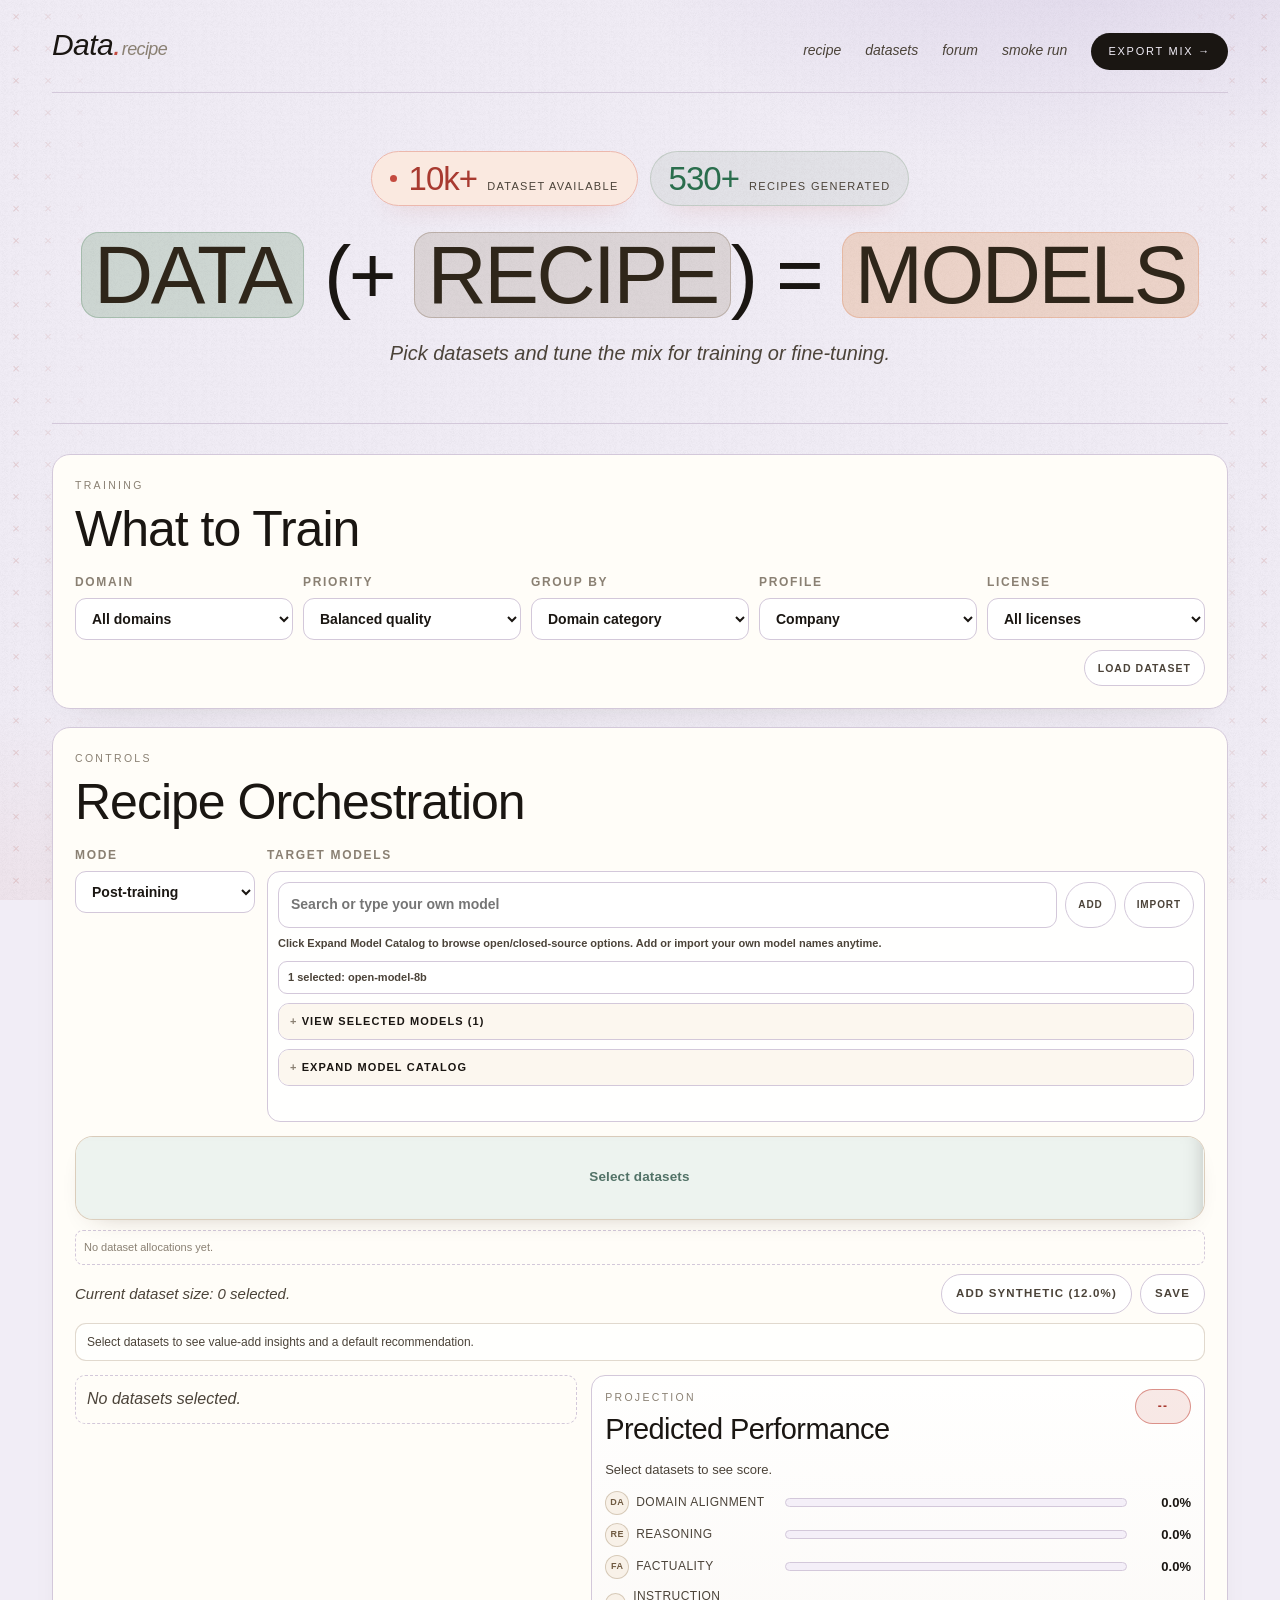
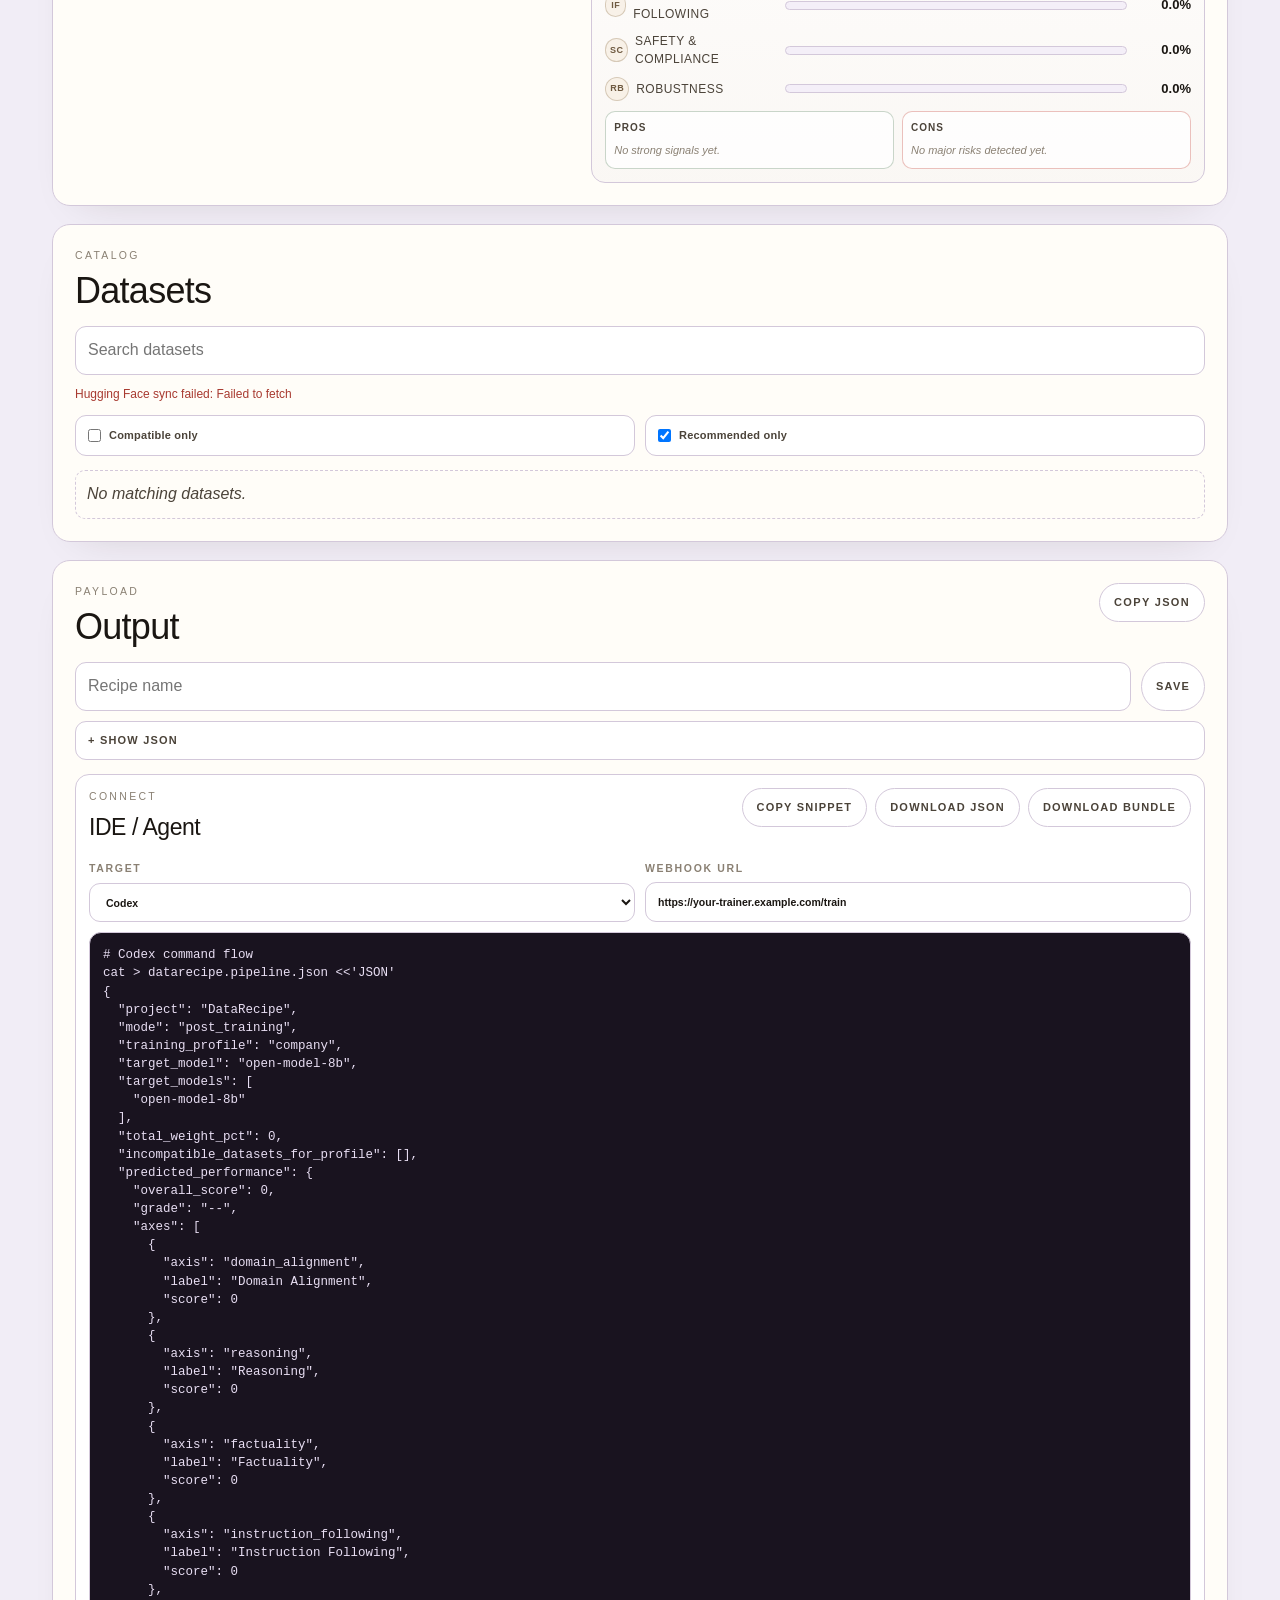
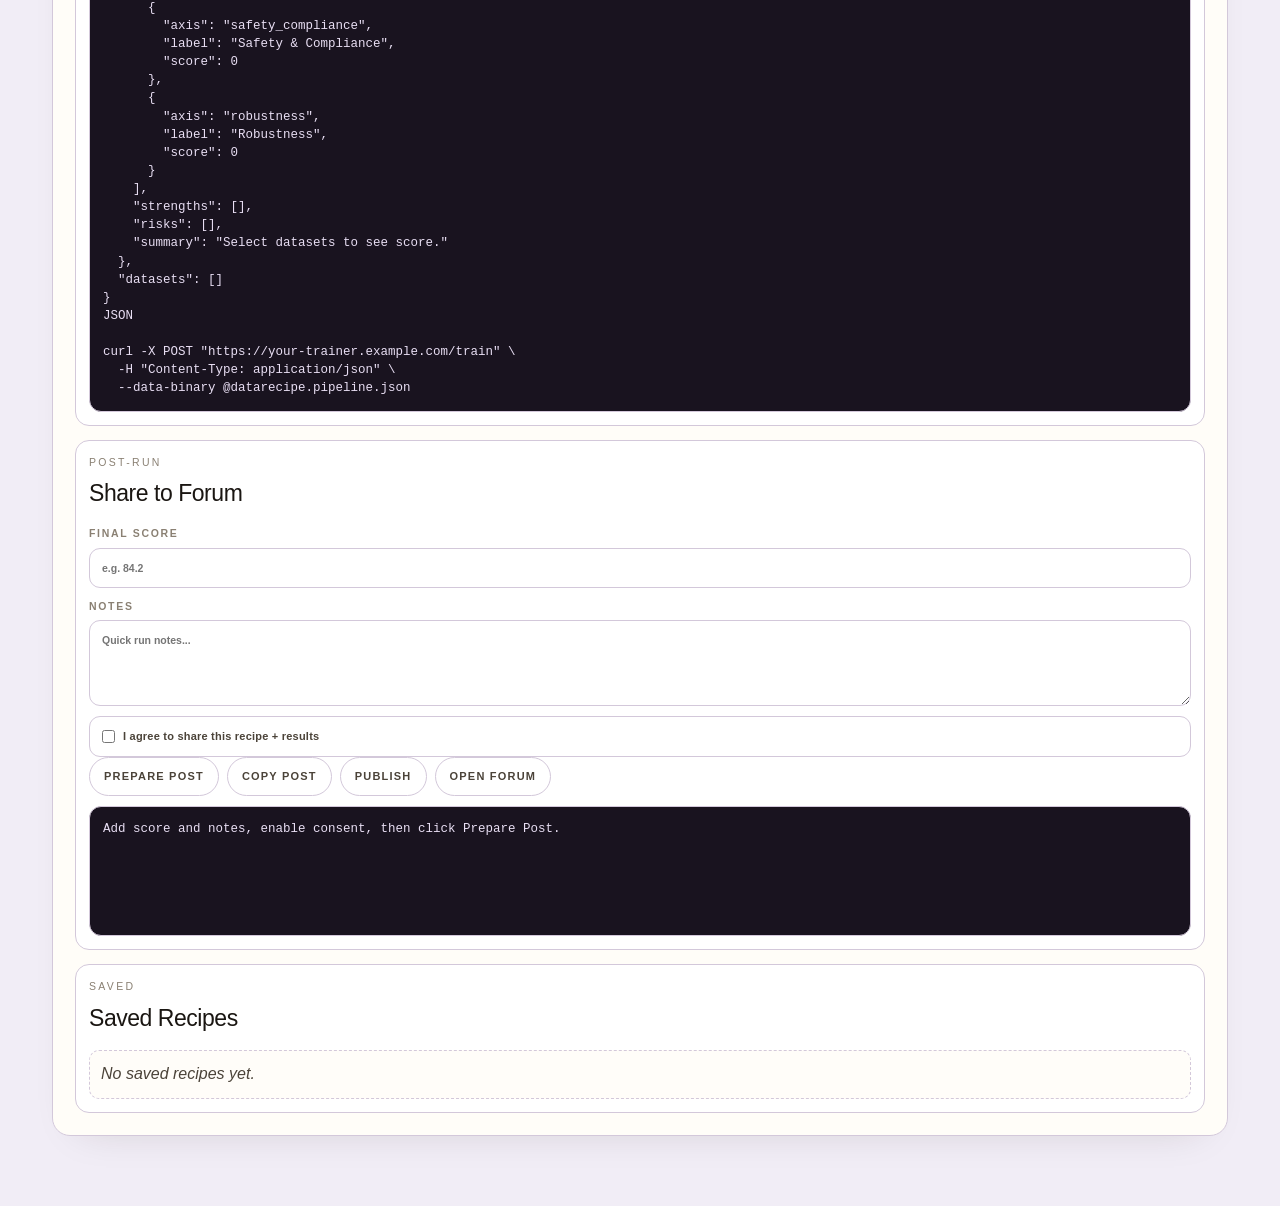
==== commit 5dc9e8df: "Use SVG as favicon and restore text header branding" ====
--- a/index.html
+++ b/index.html
@@ -4,6 +4,7 @@
     <meta charset="UTF-8" />
     <meta name="viewport" content="width=device-width, initial-scale=1.0" />
     <title>DataRecipe | Dataset Mix Builder</title>
+    <link rel="icon" type="image/svg+xml" href="./DataRecipe_Logo.svg" />
     <link rel="stylesheet" href="./style.css" />
   </head>
   <body>
@@ -12,7 +13,9 @@
     <div class="app">
       <header class="top">
         <a class="brand-link" href="#" aria-label="DataRecipe home">
-          <img src="./DataRecipe_Logo.svg" alt="DataRecipe" class="brand-logo" />
+          <span class="brand-text"
+            >Data<span class="em">.</span><span class="small">recipe</span></span
+          >
         </a>
         <nav class="nav">
           <a href="#recipeSection">recipe</a>
--- a/style.css
+++ b/style.css
@@ -145,14 +145,14 @@
 header.top {
   display: flex;
   justify-content: space-between;
-  align-items: center;
+  align-items: baseline;
   padding: 30px 0 22px;
   border-bottom: 1px solid var(--line);
 }
 
 .brand-link {
   display: inline-flex;
-  align-items: center;
+  align-items: baseline;
   text-decoration: none;
   color: inherit;
   cursor: pointer;
@@ -166,16 +166,32 @@
   transform: translateY(-1px);
 }
 
-.brand-logo {
-  display: block;
-  width: clamp(150px, 17vw, 230px);
-  height: auto;
+.brand-text {
+  font-family: var(--serif);
+  font-style: italic;
+  letter-spacing: -0.02em;
+  color: var(--ink);
+  line-height: 1;
+  font-size: 30px;
+}
+
+.brand-text .em {
+  color: var(--hug);
+  font-style: italic;
+  font-weight: 500;
+}
+
+.brand-text .small {
+  font-size: 18px;
+  color: var(--ink-3);
+  margin-left: 1px;
+  font-weight: 400;
 }
 
 header .nav {
   display: flex;
   gap: 24px;
-  align-items: center;
+  align-items: baseline;
 }
 
 header .nav a {
@@ -2074,10 +2090,6 @@
     padding: 26px 0 20px;
   }
 
-  .brand-logo {
-    width: clamp(140px, 46vw, 210px);
-  }
-
   header .nav {
     flex-wrap: wrap;
     gap: 14px;
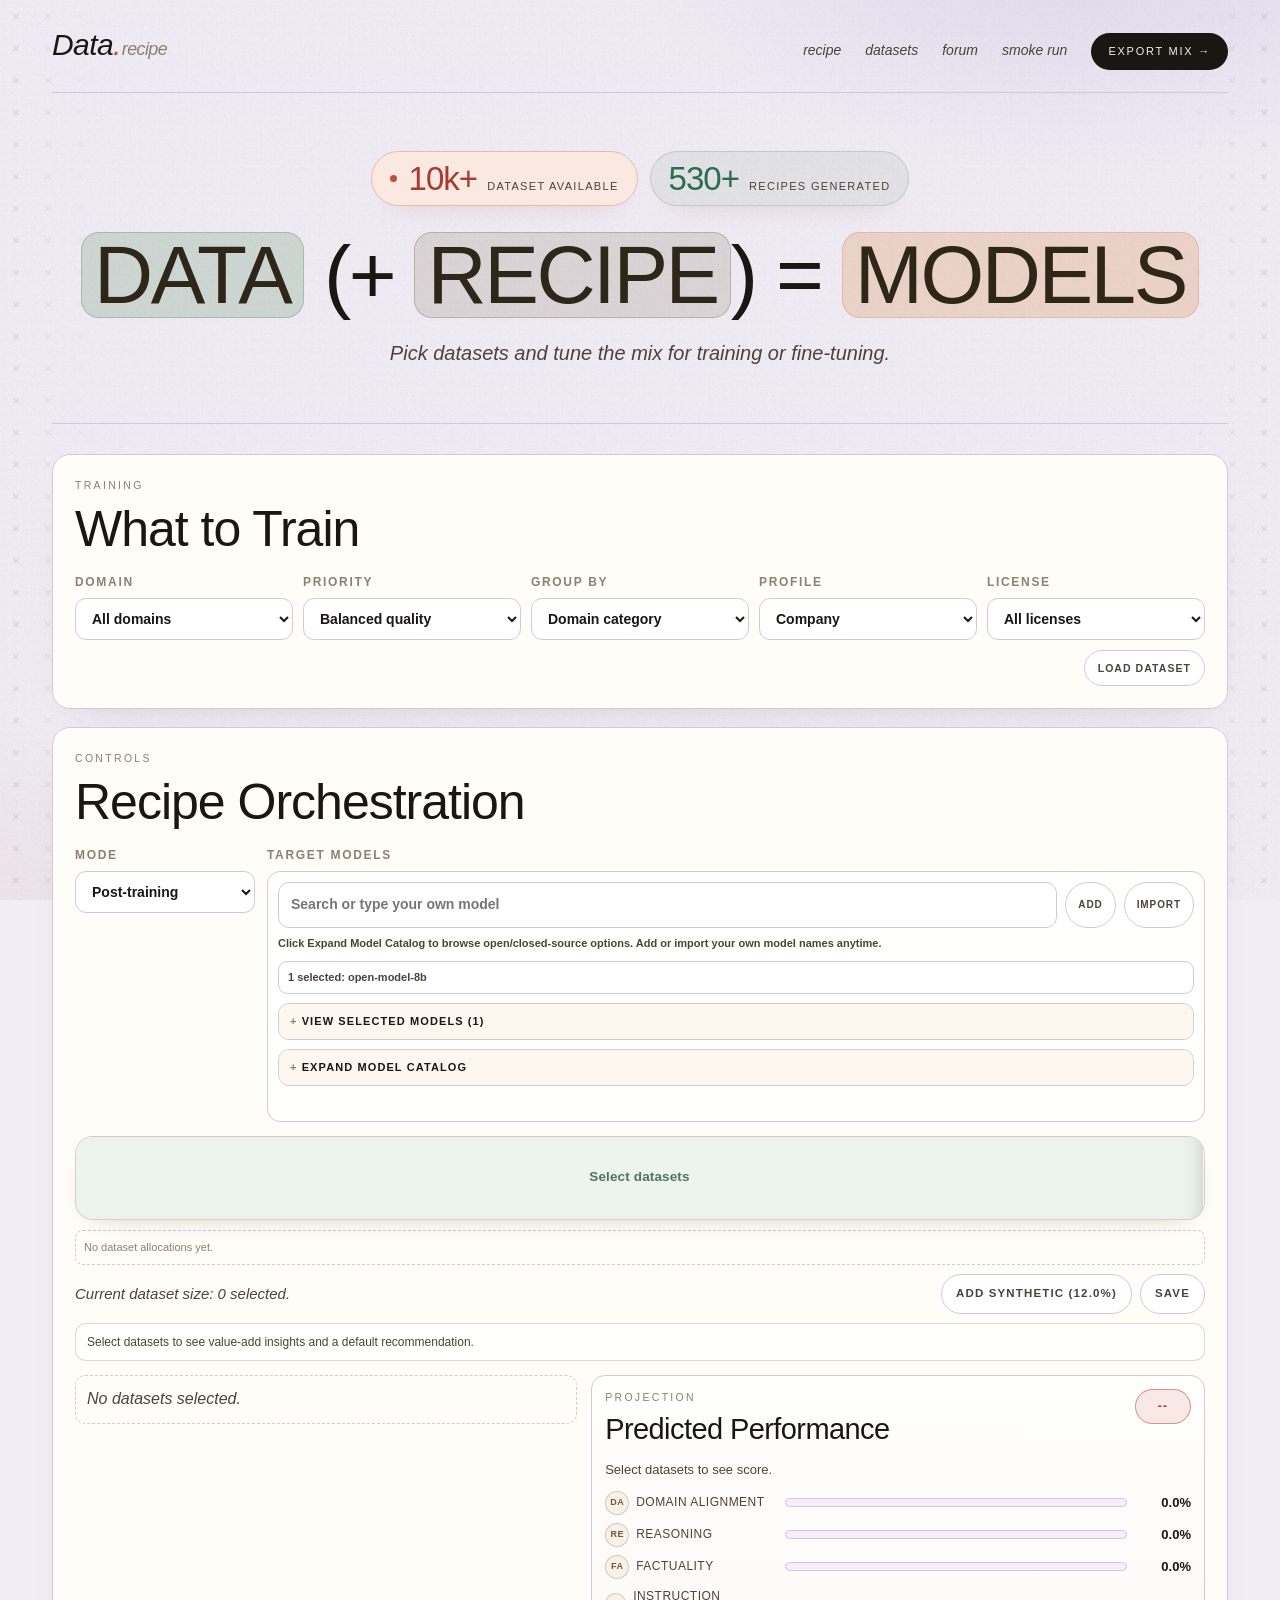
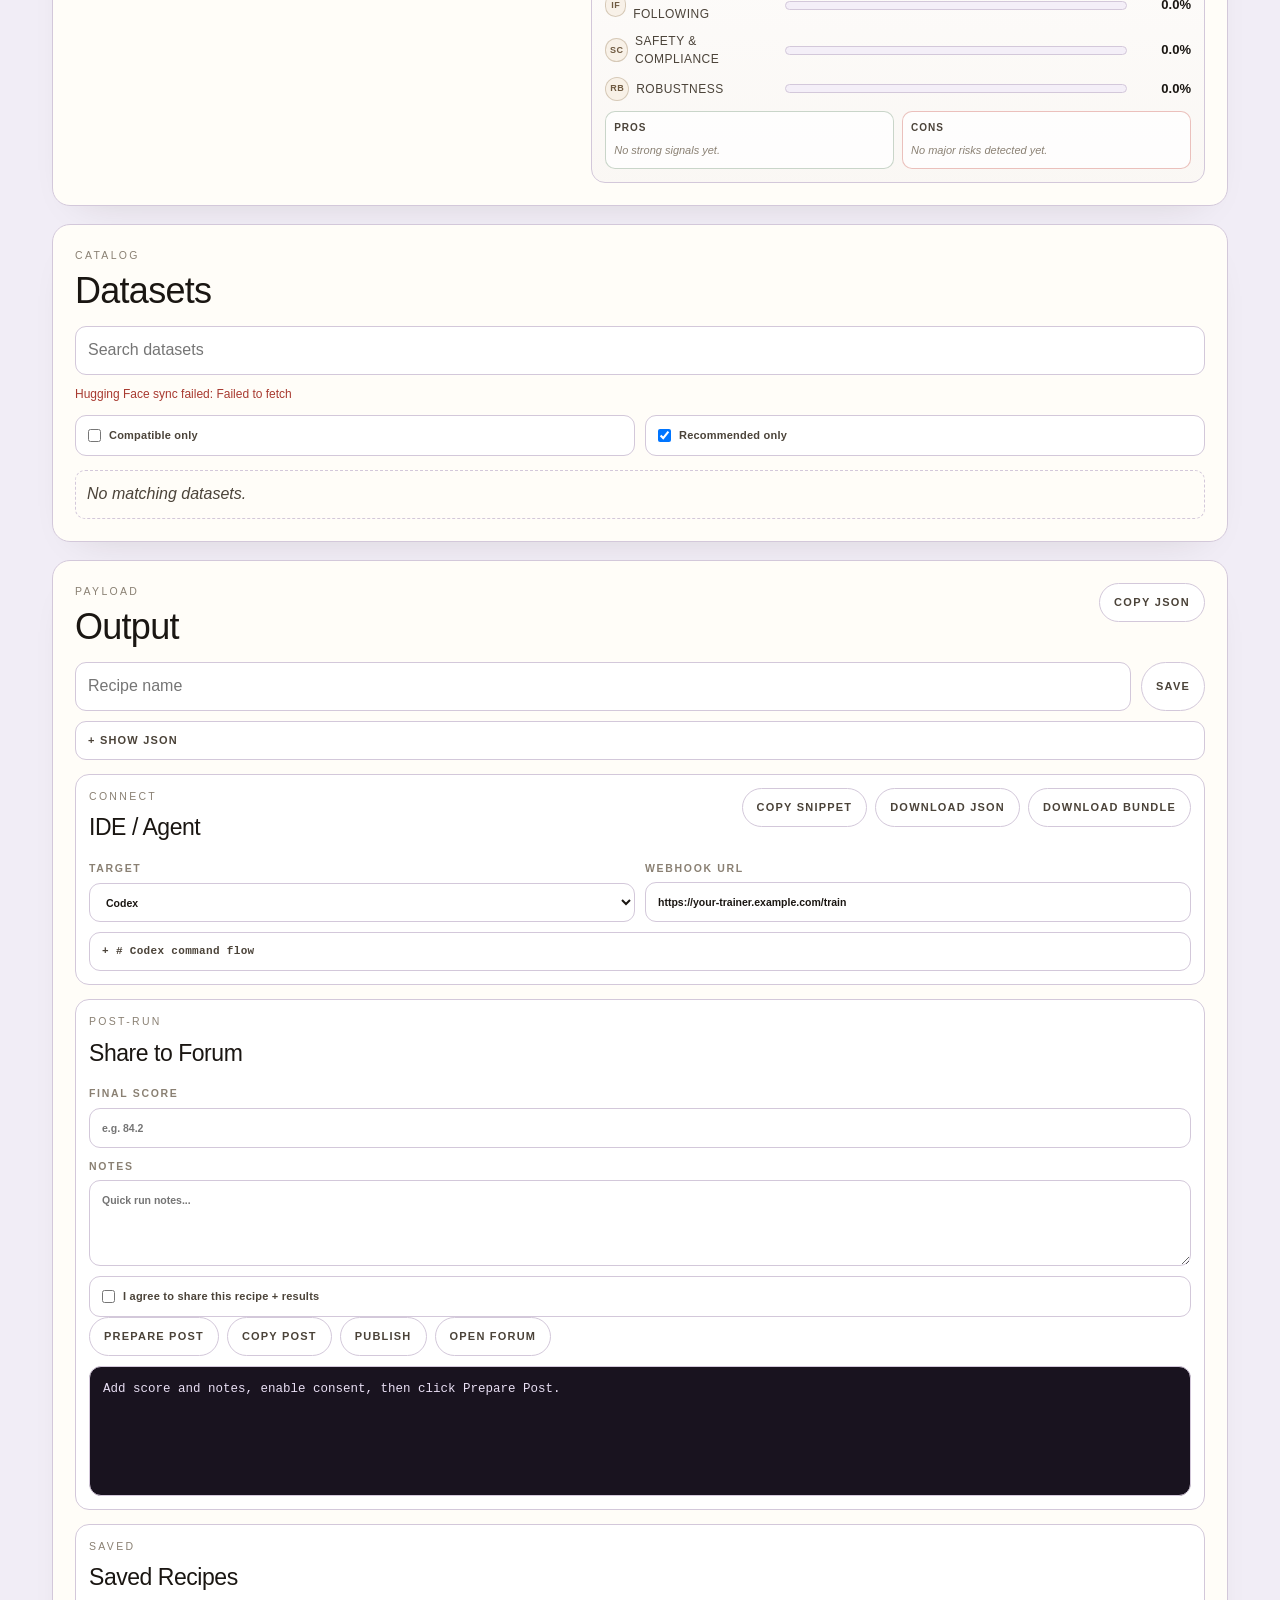
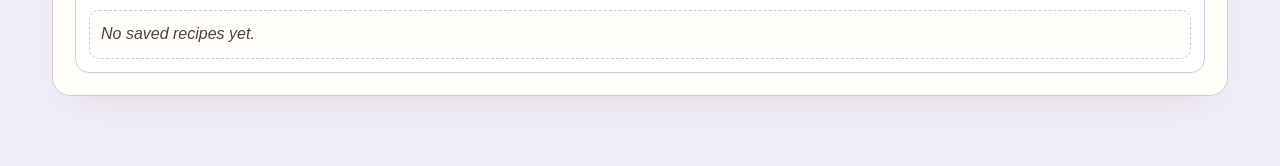
==== commit bc229f1f: "Add grade hover guide and collapsible connector command flow" ====
--- a/index.html
+++ b/index.html
@@ -4,7 +4,7 @@
     <meta charset="UTF-8" />
     <meta name="viewport" content="width=device-width, initial-scale=1.0" />
     <title>DataRecipe | Dataset Mix Builder</title>
-    <link rel="icon" type="image/svg+xml" href="./DataRecipe_Logo.svg" />
+    <link rel="icon" type="image/png" href="./favicon.png" />
     <link rel="stylesheet" href="./style.css" />
   </head>
   <body>
@@ -223,7 +223,7 @@
                   <p class="label">Projection</p>
                   <h3>Predicted Performance</h3>
                 </div>
-                <div id="performanceGrade" class="performance-grade">--</div>
+                <div id="performanceGrade" class="performance-grade" tabindex="0">--</div>
               </div>
               <p id="performanceSummary" class="performance-summary">
                 Select datasets to see score.
@@ -318,7 +318,13 @@
                 />
               </label>
             </div>
-            <pre id="connectorSnippetOutput"></pre>
+            <details
+              class="payload-disclosure connector-snippet-disclosure"
+              id="connectorSnippetDisclosure"
+            >
+              <summary id="connectorSnippetSummary"># Codex command flow</summary>
+              <pre id="connectorSnippetOutput"></pre>
+            </details>
           </section>
 
           <section class="forum-share">
--- a/style.css
+++ b/style.css
@@ -1225,6 +1225,7 @@
 }
 
 .performance-grade {
+  position: relative;
   min-width: 56px;
   text-align: center;
   border-radius: 999px;
@@ -1235,6 +1236,64 @@
   font-size: 12px;
   font-weight: 700;
   letter-spacing: 0.1em;
+  cursor: help;
+}
+
+.performance-grade::after {
+  content: attr(data-tooltip);
+  position: absolute;
+  top: calc(100% + 10px);
+  right: 0;
+  z-index: 12;
+  width: min(280px, 70vw);
+  padding: 8px 10px;
+  border-radius: 10px;
+  border: 1px solid rgba(79, 66, 46, 0.2);
+  background: rgba(255, 255, 255, 0.97);
+  box-shadow: 0 10px 28px rgba(34, 31, 46, 0.14);
+  color: var(--ink);
+  font-size: 11px;
+  line-height: 1.45;
+  letter-spacing: 0;
+  text-align: left;
+  text-transform: none;
+  opacity: 0;
+  transform: translateY(-4px);
+  transition:
+    opacity 120ms ease,
+    transform 120ms ease;
+  pointer-events: none;
+  white-space: normal;
+}
+
+.performance-grade::before {
+  content: "";
+  position: absolute;
+  top: calc(100% + 4px);
+  right: 14px;
+  z-index: 13;
+  border-left: 6px solid transparent;
+  border-right: 6px solid transparent;
+  border-bottom: 6px solid rgba(255, 255, 255, 0.97);
+  opacity: 0;
+  transform: translateY(-4px);
+  transition:
+    opacity 120ms ease,
+    transform 120ms ease;
+  pointer-events: none;
+}
+
+.performance-grade:hover::after,
+.performance-grade:hover::before,
+.performance-grade:focus-visible::after,
+.performance-grade:focus-visible::before {
+  opacity: 1;
+  transform: translateY(0);
+}
+
+.performance-grade:focus-visible {
+  outline: 2px solid rgba(76, 112, 92, 0.46);
+  outline-offset: 2px;
 }
 
 .performance-grade.strong {
@@ -1890,6 +1949,16 @@
   margin-top: 10px;
 }
 
+.connector-snippet-disclosure {
+  margin-top: 10px;
+}
+
+.connector-snippet-disclosure summary {
+  text-transform: none;
+  letter-spacing: 0.03em;
+  font-family: ui-monospace, SFMono-Regular, Menlo, Monaco, Consolas, "Liberation Mono", "Courier New", monospace;
+}
+
 #saveRecipeBtn {
   border: 1px solid var(--line);
   border-radius: 999px;
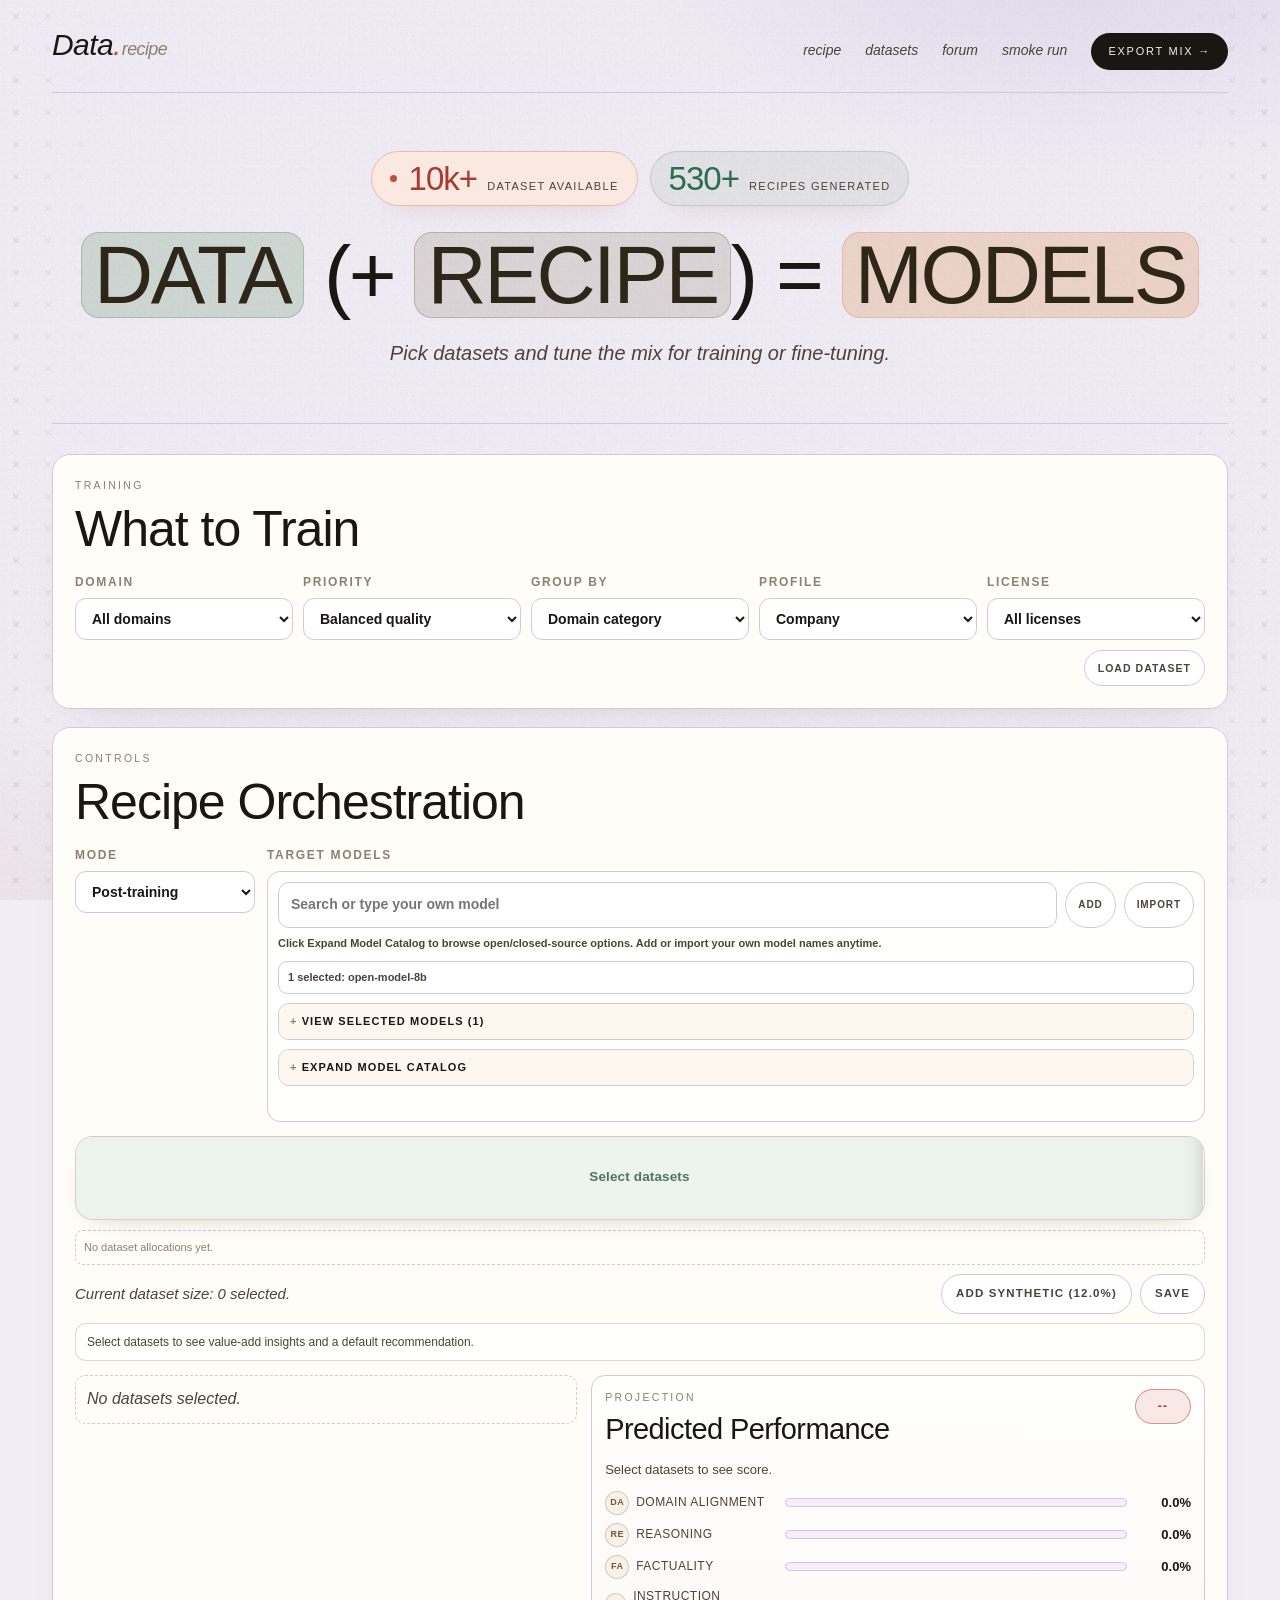
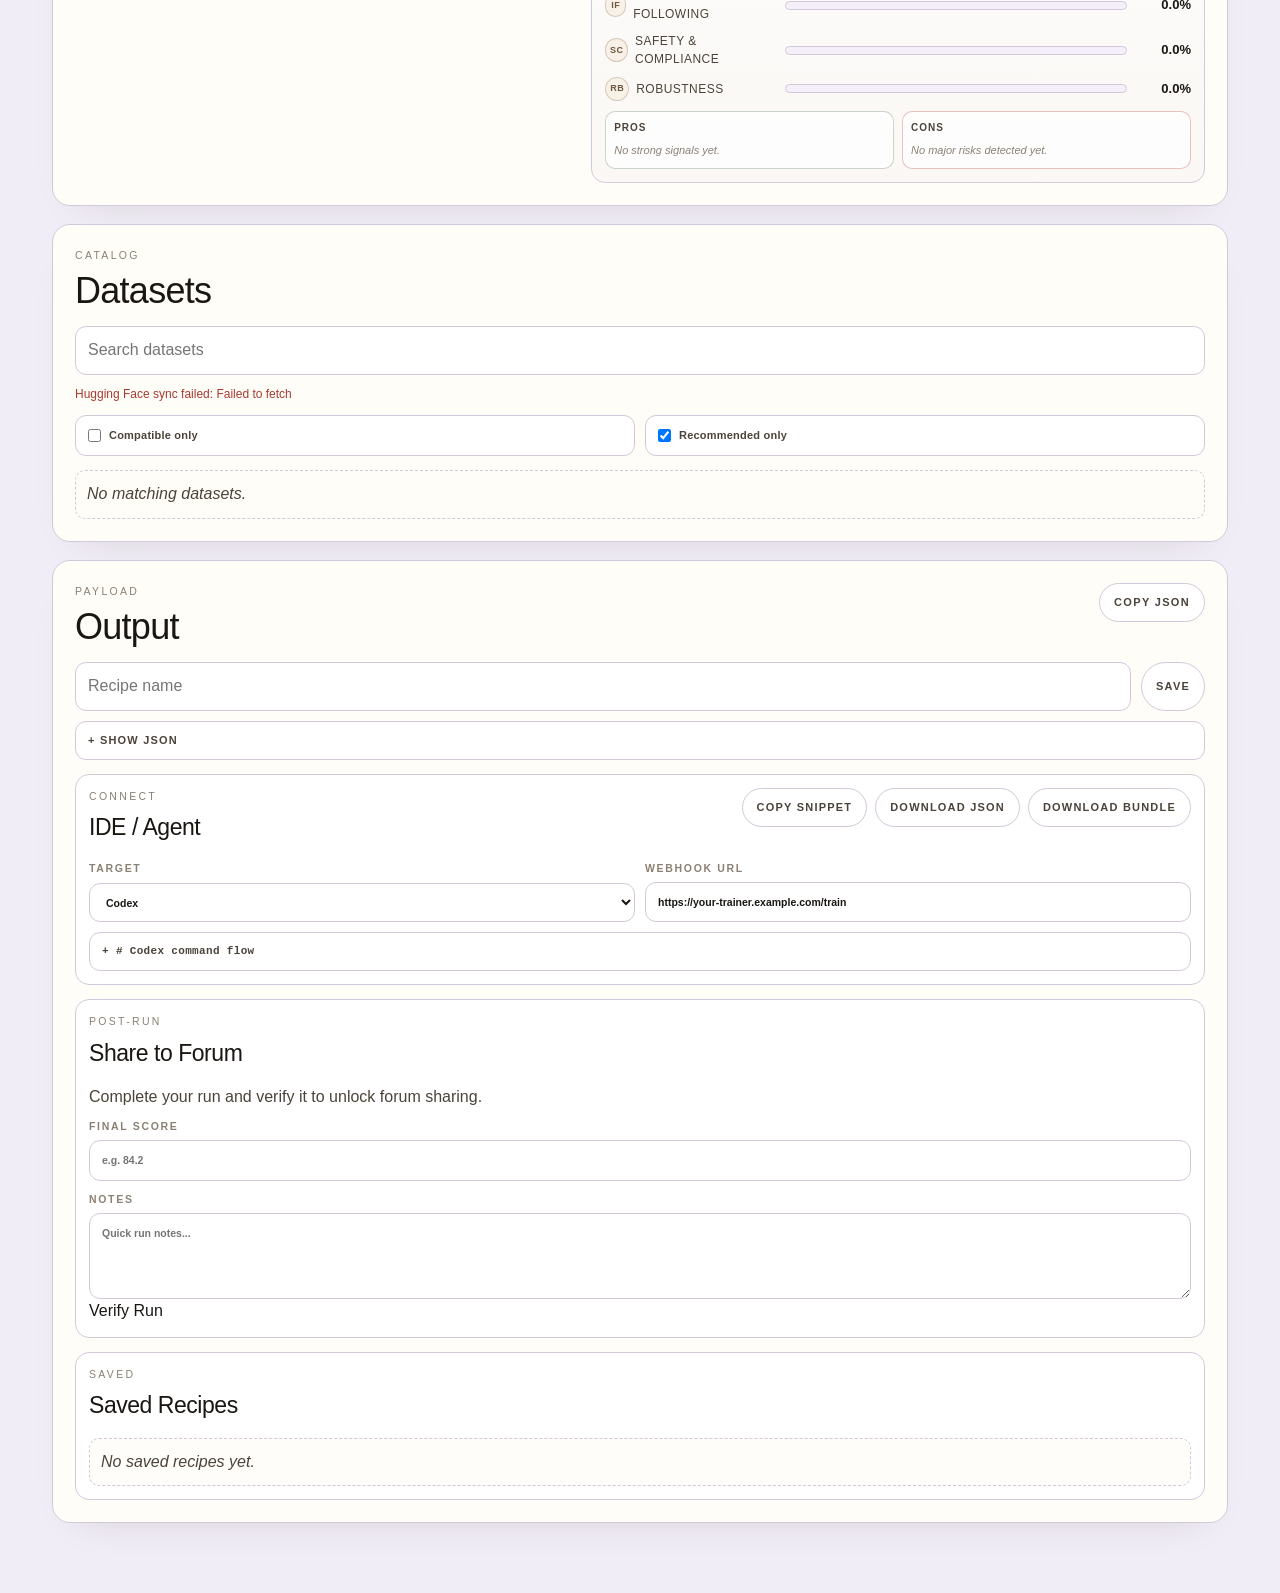
==== commit 3ab89e6b: "Gate forum sharing behind verified completed runs" ====
--- a/index.html
+++ b/index.html
@@ -335,6 +335,9 @@
               </div>
             </div>
 
+            <p id="forumGateStatus" class="forum-gate-status">
+              Complete your run and verify it to unlock forum sharing.
+            </p>
             <div class="forum-inputs">
               <label>
                 Final score
@@ -355,18 +358,26 @@
                   placeholder="Quick run notes..."
                 ></textarea>
               </label>
-              <label class="checkbox-line">
-                <input id="donateRecipeToggle" type="checkbox" />
-                I agree to share this recipe + results
-              </label>
             </div>
             <div class="forum-actions">
-              <button id="prepareForumPostBtn" type="button">Prepare Post</button>
-              <button id="copyForumPostBtn" type="button">Copy Post</button>
-              <button id="publishForumPostBtn" type="button">Publish</button>
-              <a class="forum-link-btn" href="./forum.html">Open Forum</a>
-            </div>
-            <pre id="forumDonationOutput"></pre>
+              <button id="verifyRunBtn" type="button">Verify Run</button>
+            </div>
+
+            <div id="forumShareBody" class="forum-share-body" hidden>
+              <div class="forum-inputs">
+                <label class="checkbox-line">
+                  <input id="donateRecipeToggle" type="checkbox" />
+                  I agree to share this recipe + results
+                </label>
+              </div>
+              <div class="forum-actions">
+                <button id="prepareForumPostBtn" type="button">Prepare Post</button>
+                <button id="copyForumPostBtn" type="button">Copy Post</button>
+                <button id="publishForumPostBtn" type="button">Publish</button>
+                <a class="forum-link-btn" href="./forum.html">Open Forum</a>
+              </div>
+              <pre id="forumDonationOutput"></pre>
+            </div>
           </section>
 
           <section class="saved-recipes">
--- a/style.css
+++ b/style.css
@@ -2021,6 +2021,24 @@
   gap: 10px;
 }
 
+.forum-gate-status {
+  margin-top: 8px;
+  margin-bottom: 0;
+  color: var(--ink-2);
+}
+
+.forum-gate-status.ok {
+  color: #0f7a36;
+}
+
+.forum-gate-status.warn {
+  color: #9a3c02;
+}
+
+.forum-share-body {
+  margin-top: 10px;
+}
+
 .forum-inputs textarea {
   width: 100%;
   border: 1px solid var(--line);
